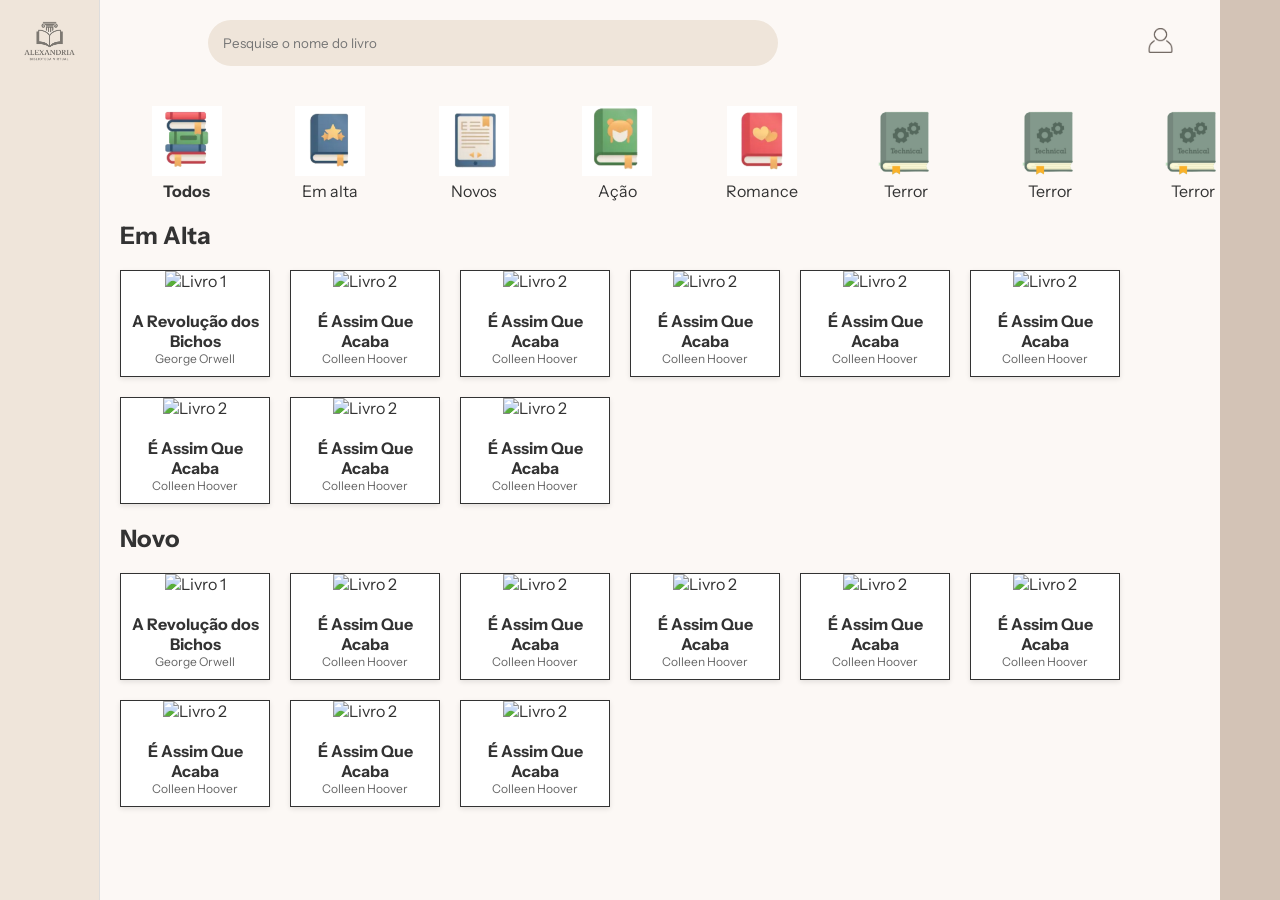
==== index.html @ d6b2da25 "Add files via upload" ====
<!DOCTYPE html>
<html lang="pt-BR">
<head>
  <meta charset="UTF-8">
  <meta name="viewport" content="width=device-width, initial-scale=1">
  <title>Biblioteca Alexandria</title>
  <link rel="stylesheet" href="style.css">
</head>
<body>

  <div class="sidebar">
    <button class="toggle-btnL"><img src="img/logo.png" alt="Logo Alexandria" class="logo-sidebar"></button>
  </div>

  <div class="main-content">

    <header>
      <input type="text" placeholder="Pesquise o nome do livro">
      <button class="search-btn"></button>

      <button class="user-btn"><img src="img/Conta.png" style="width: 25px; height: 25px;"></button>
    </header>

    <nav class="categories">
      <div class="category active"><img src="icons/todos.png" alt="Todos">Todos</div>
      <div class="category"><img src="icons/em-alta.png" alt="Em alta">Em alta</div>
      <div class="category"><img src="icons/novos.png" alt="Novos">Novos</div>
      <div class="category"><img src="icons/acao.png" alt="Ação">Ação</div>
      <div class="category"><img src="icons/romance.png" alt="Romance">Romance</div>
      <div class="category"><img src="icons/TESTE.png" alt="TESTE">Terror</div>
      <div class="category"><img src="icons/TESTE.png" alt="TESTE">Terror</div>
      <div class="category"><img src="icons/TESTE.png" alt="TESTE">Terror</div>

    </nav>

    <section class="highlight">
      <h2>Em Alta</h2>
      <div class="book-list">

        <div class="book">
          <img src="img/livro1.png" alt="Livro 1">
          <div class="detalhes">
            <p class="title">A Revolução dos Bichos</p>
            <p class="author">George Orwell</p>
          </div>

        </div>

        <div class="book">

          <img src="img/livro2.png" alt="Livro 2">
          <div class="detalhes">
            <p class="title">É Assim Que Acaba</p>
            <p class="author">Colleen Hoover</p>
          </div>

        </div>

        <div class="book">

          <img src="img/livro2.png" alt="Livro 2">
          <div class="detalhes">
            <p class="title">É Assim Que Acaba</p>
            <p class="author">Colleen Hoover</p>
          </div>

      </div>

      <div class="book">

        <img src="img/livro2.png" alt="Livro 2">
        <div class="detalhes">
          <p class="title">É Assim Que Acaba</p>
          <p class="author">Colleen Hoover</p>
        </div>

    </div>

    <div class="book">

        <img src="img/livro2.png" alt="Livro 2">
        <div class="detalhes">
          <p class="title">É Assim Que Acaba</p>
          <p class="author">Colleen Hoover</p>
        </div>

    </div>

    <div class="book">

        <img src="img/livro2.png" alt="Livro 2">
        <div class="detalhes">
          <p class="title">É Assim Que Acaba</p>
          <p class="author">Colleen Hoover</p>
        </div>

    </div>

    <div class="book">

        <img src="img/livro2.png" alt="Livro 2">
        <div class="detalhes">
          <p class="title">É Assim Que Acaba</p>
          <p class="author">Colleen Hoover</p>
        </div>

    </div>

    <div class="book">

        <img src="img/livro2.png" alt="Livro 2">
        <div class="detalhes">
          <p class="title">É Assim Que Acaba</p>
          <p class="author">Colleen Hoover</p>
        </div>

    </div>

    <div class="book">

        <img src="img/livro2.png" alt="Livro 2">
        <div class="detalhes">
          <p class="title">É Assim Que Acaba</p>
          <p class="author">Colleen Hoover</p>
        </div>

    </div>

    </section>

    <br>

    <section class="highlight">
        <h2>Novo</h2>
        <div class="book-list">
  
          <div class="book">
            <img src="img/livro1.png" alt="Livro 1">
            <div class="detalhes">
              <p class="title">A Revolução dos Bichos</p>
              <p class="author">George Orwell</p>
            </div>
  
          </div>
  
          <div class="book">
  
            <img src="img/livro2.png" alt="Livro 2">
            <div class="detalhes">
              <p class="title">É Assim Que Acaba</p>
              <p class="author">Colleen Hoover</p>
            </div>
  
          </div>
  
          <div class="book">
  
            <img src="img/livro2.png" alt="Livro 2">
            <div class="detalhes">
              <p class="title">É Assim Que Acaba</p>
              <p class="author">Colleen Hoover</p>
            </div>
  
        </div>
  
        <div class="book">
  
          <img src="img/livro2.png" alt="Livro 2">
          <div class="detalhes">
            <p class="title">É Assim Que Acaba</p>
            <p class="author">Colleen Hoover</p>
          </div>
  
      </div>
  
      <div class="book">
  
          <img src="img/livro2.png" alt="Livro 2">
          <div class="detalhes">
            <p class="title">É Assim Que Acaba</p>
            <p class="author">Colleen Hoover</p>
          </div>
  
      </div>
  
      <div class="book">
  
          <img src="img/livro2.png" alt="Livro 2">
          <div class="detalhes">
            <p class="title">É Assim Que Acaba</p>
            <p class="author">Colleen Hoover</p>
          </div>
  
      </div>
  
      <div class="book">
  
          <img src="img/livro2.png" alt="Livro 2">
          <div class="detalhes">
            <p class="title">É Assim Que Acaba</p>
            <p class="author">Colleen Hoover</p>
          </div>
  
      </div>
  
      <div class="book">
  
          <img src="img/livro2.png" alt="Livro 2">
          <div class="detalhes">
            <p class="title">É Assim Que Acaba</p>
            <p class="author">Colleen Hoover</p>
          </div>
  
      </div>
  
      <div class="book">
  
          <img src="img/livro2.png" alt="Livro 2">
          <div class="detalhes">
            <p class="title">É Assim Que Acaba</p>
            <p class="author">Colleen Hoover</p>
          </div>
  
      </div>
  
      </section>

  </div>

  <div class="sidebar-right" id="sidebarRight">
  </div>

  <script src="script.js"></script>
</body>
</html>
---- style.css ----
@font-face {
    font-family: 'Instrument Sans';
    src: url('./fonts/InstrumentSans.ttf') format('truetype');
    font-weight: 100 900; 
    font-style: normal;
  }
  
* {
    margin: 0;
    padding: 0;
    box-sizing: border-box;
    font-family: 'Instrument Sans', sans-serif;
  }
  
  body {
    display: flex;
    background: #FCF8F5;
    color: #333;
    height: auto;
  }

  /*SIDEBARS*/
  .sidebar {
    background: #EFE5DA;
    border-right: 1px solid #ddd;
    padding: 10px;
    display: flex;
    flex-direction: column;
    align-items: center;
    transition: width 0.3s ease;
    width: 100px;
    height: 100vh;
    
  }
  
  .sidebar.expanded {
    width: 200px;
  }
  
  .logo-sidebar {
    width: 80%;
    max-width: 150px; 
    height: auto;
    margin-bottom: 20px;
    opacity: 50%;
  }

  .logo-sidebar :hover{
    cursor: pointer;
  }

  .logo-sidebar.expanded {
    width: 80%;
    opacity: 100%;
  }
  
  .toggle-btnL {
    background: none;
    border: none;
  }

  .toggle-btnL :hover{
    cursor: pointer;
  }

  .sidebar-right {
    width: 60px;
    background-color: #D3C3B6;
    height: 100vh;
    transition: width 0.3s ease;
    display: flex;
    flex-direction: column;
    align-items: center;
    padding-top: 1rem;
    box-sizing: border-box;
    position: fixed;
    right: 0;
    z-index: 1000;
  }

  .sidebar-right.expanded {
    width: calc(100vw - 100px);
  }
  
  
  .main-content {
    flex: 1;
    padding: 20px;
    overflow-y: auto;
    position: relative;
  }
  
  header {
    display: flex;
    justify-content: space-around;
    gap: 10px;
    padding-bottom: 20px;
  }
  
  header input {
    background-color: #EFE5DA;
    width: 50%;
    padding: 15px;
    border-radius: 50px;
    border: none;
    color: #635953;
  }
  
  .search-btn, .user-btn {
    background: none;
    border: none;
    font-size: 20px;
    cursor: pointer;
    
  }
  
  .categories {
    display: flex;
    justify-content: space-around;
    gap: 10px;
    padding: 20px 0;
    overflow-x: auto;
  }
  
  .category {
    display: flex;
    flex-direction: column; 
    align-items: center;
    justify-content: center;
    cursor: pointer;
    gap: 5px; 
  }
  
  .category img {
    width: 70px; 
    height: 70px;
    object-fit: contain;
  }
  
  .category.active {
    font-weight: bold;
  }
  
  /* LIVROS */
  .highlight h2 {
    margin-bottom: 20px;
  }
  
  .book-list {
    display: flex;
    gap: 20px;
    flex-wrap: wrap;
  }
  
  .book {
    background: #fff;
    width: 150px;
    text-align: center;
    box-shadow: 0 2px 5px rgba(0,0,0,0.1);
    border: solid 1px;
  }
  
  .book img {
    width: 100%;
  }
  
  .book .title {
    font-weight: bold;
    margin-top: 10px;
  }
  
  .book .author {
    font-size: 12px;
    color: #666;
  }
  
  .book .detalhes{
    padding: 10px;
  }
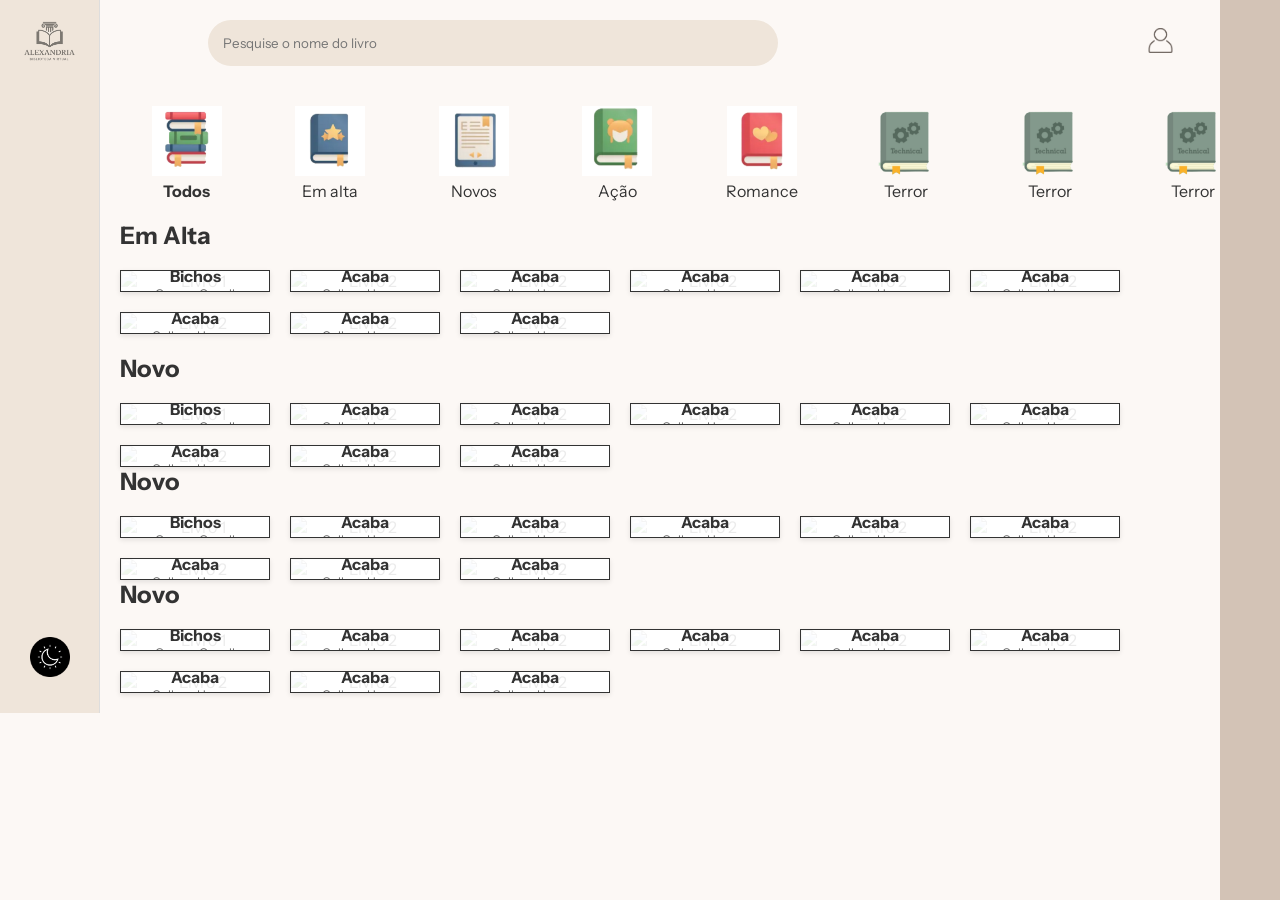
==== commit 6900ed6a: "Add files via upload" ====
--- a/index.html
+++ b/index.html
@@ -9,7 +9,8 @@
 <body>
 
   <div class="sidebar">
-    <button class="toggle-btnL"><img src="img/logo.png" alt="Logo Alexandria" class="logo-sidebar"></button>
+    <button class="toggle-btnL"><img src="img/LogoEscuro.png" alt="Logo Alexandria" class="logo-sidebar"></button>
+    <button class="mode-toggle"><img id="theme-icon" src="img/Escuro.jpg" alt="Tema"></button>
   </div>
 
   <div class="main-content">
@@ -37,7 +38,7 @@
       <h2>Em Alta</h2>
       <div class="book-list">
 
-        <div class="book">
+        <div class="book" onclick="openRightSidebar()">
           <img src="img/livro1.png" alt="Livro 1">
           <div class="detalhes">
             <p class="title">A Revolução dos Bichos</p>
@@ -46,17 +47,17 @@
 
         </div>
 
-        <div class="book">
-
-          <img src="img/livro2.png" alt="Livro 2">
-          <div class="detalhes">
-            <p class="title">É Assim Que Acaba</p>
-            <p class="author">Colleen Hoover</p>
-          </div>
-
-        </div>
-
-        <div class="book">
+        <div class="book" onclick="openRightSidebar()">
+
+          <img src="img/livro2.png" alt="Livro 2">
+          <div class="detalhes">
+            <p class="title">É Assim Que Acaba</p>
+            <p class="author">Colleen Hoover</p>
+          </div>
+
+        </div>
+
+        <div class="book" onclick="openRightSidebar()">
 
           <img src="img/livro2.png" alt="Livro 2">
           <div class="detalhes">
@@ -66,57 +67,57 @@
 
       </div>
 
-      <div class="book">
-
-        <img src="img/livro2.png" alt="Livro 2">
-        <div class="detalhes">
-          <p class="title">É Assim Que Acaba</p>
-          <p class="author">Colleen Hoover</p>
-        </div>
-
-    </div>
-
-    <div class="book">
-
-        <img src="img/livro2.png" alt="Livro 2">
-        <div class="detalhes">
-          <p class="title">É Assim Que Acaba</p>
-          <p class="author">Colleen Hoover</p>
-        </div>
-
-    </div>
-
-    <div class="book">
-
-        <img src="img/livro2.png" alt="Livro 2">
-        <div class="detalhes">
-          <p class="title">É Assim Que Acaba</p>
-          <p class="author">Colleen Hoover</p>
-        </div>
-
-    </div>
-
-    <div class="book">
-
-        <img src="img/livro2.png" alt="Livro 2">
-        <div class="detalhes">
-          <p class="title">É Assim Que Acaba</p>
-          <p class="author">Colleen Hoover</p>
-        </div>
-
-    </div>
-
-    <div class="book">
-
-        <img src="img/livro2.png" alt="Livro 2">
-        <div class="detalhes">
-          <p class="title">É Assim Que Acaba</p>
-          <p class="author">Colleen Hoover</p>
-        </div>
-
-    </div>
-
-    <div class="book">
+      <div class="book" onclick="openRightSidebar()">
+
+        <img src="img/livro2.png" alt="Livro 2">
+        <div class="detalhes">
+          <p class="title">É Assim Que Acaba</p>
+          <p class="author">Colleen Hoover</p>
+        </div>
+
+    </div>
+
+    <div class="book" onclick="openRightSidebar()">
+
+        <img src="img/livro2.png" alt="Livro 2">
+        <div class="detalhes">
+          <p class="title">É Assim Que Acaba</p>
+          <p class="author">Colleen Hoover</p>
+        </div>
+
+    </div>
+
+    <div class="book"onclick="openRightSidebar()">
+
+        <img src="img/livro2.png" alt="Livro 2">
+        <div class="detalhes">
+          <p class="title">É Assim Que Acaba</p>
+          <p class="author">Colleen Hoover</p>
+        </div>
+
+    </div>
+
+    <div class="book" onclick="openRightSidebar()">
+
+        <img src="img/livro2.png" alt="Livro 2">
+        <div class="detalhes">
+          <p class="title">É Assim Que Acaba</p>
+          <p class="author">Colleen Hoover</p>
+        </div>
+
+    </div>
+
+    <div class="book"onclick="openRightSidebar()">
+
+        <img src="img/livro2.png" alt="Livro 2">
+        <div class="detalhes">
+          <p class="title">É Assim Que Acaba</p>
+          <p class="author">Colleen Hoover</p>
+        </div>
+
+    </div>
+
+    <div class="book" onclick="openRightSidebar()">
 
         <img src="img/livro2.png" alt="Livro 2">
         <div class="detalhes">
@@ -131,100 +132,289 @@
     <br>
 
     <section class="highlight">
-        <h2>Novo</h2>
-        <div class="book-list">
-  
-          <div class="book">
-            <img src="img/livro1.png" alt="Livro 1">
-            <div class="detalhes">
-              <p class="title">A Revolução dos Bichos</p>
-              <p class="author">George Orwell</p>
-            </div>
-  
-          </div>
-  
-          <div class="book">
-  
-            <img src="img/livro2.png" alt="Livro 2">
-            <div class="detalhes">
-              <p class="title">É Assim Que Acaba</p>
-              <p class="author">Colleen Hoover</p>
-            </div>
-  
-          </div>
-  
-          <div class="book">
-  
-            <img src="img/livro2.png" alt="Livro 2">
-            <div class="detalhes">
-              <p class="title">É Assim Que Acaba</p>
-              <p class="author">Colleen Hoover</p>
-            </div>
-  
-        </div>
-  
-        <div class="book">
-  
-          <img src="img/livro2.png" alt="Livro 2">
-          <div class="detalhes">
-            <p class="title">É Assim Que Acaba</p>
-            <p class="author">Colleen Hoover</p>
-          </div>
-  
+      <h2>Novo</h2>
+      <div class="book-list">
+
+        <div class="book" onclick="openRightSidebar()">
+          <img src="img/livro1.png" alt="Livro 1">
+          <div class="detalhes">
+            <p class="title">A Revolução dos Bichos</p>
+            <p class="author">George Orwell</p>
+          </div>
+
+        </div>
+
+        <div class="book" onclick="openRightSidebar()">
+
+          <img src="img/livro2.png" alt="Livro 2">
+          <div class="detalhes">
+            <p class="title">É Assim Que Acaba</p>
+            <p class="author">Colleen Hoover</p>
+          </div>
+
+        </div>
+
+        <div class="book" onclick="openRightSidebar()">
+
+          <img src="img/livro2.png" alt="Livro 2">
+          <div class="detalhes">
+            <p class="title">É Assim Que Acaba</p>
+            <p class="author">Colleen Hoover</p>
+          </div>
+
       </div>
-  
-      <div class="book">
-  
-          <img src="img/livro2.png" alt="Livro 2">
-          <div class="detalhes">
-            <p class="title">É Assim Que Acaba</p>
-            <p class="author">Colleen Hoover</p>
-          </div>
-  
+
+      <div class="book" onclick="openRightSidebar()">
+
+        <img src="img/livro2.png" alt="Livro 2">
+        <div class="detalhes">
+          <p class="title">É Assim Que Acaba</p>
+          <p class="author">Colleen Hoover</p>
+        </div>
+
+    </div>
+
+    <div class="book" onclick="openRightSidebar()">
+
+        <img src="img/livro2.png" alt="Livro 2">
+        <div class="detalhes">
+          <p class="title">É Assim Que Acaba</p>
+          <p class="author">Colleen Hoover</p>
+        </div>
+
+    </div>
+
+    <div class="book"onclick="openRightSidebar()">
+
+        <img src="img/livro2.png" alt="Livro 2">
+        <div class="detalhes">
+          <p class="title">É Assim Que Acaba</p>
+          <p class="author">Colleen Hoover</p>
+        </div>
+
+    </div>
+
+    <div class="book" onclick="openRightSidebar()">
+
+        <img src="img/livro2.png" alt="Livro 2">
+        <div class="detalhes">
+          <p class="title">É Assim Que Acaba</p>
+          <p class="author">Colleen Hoover</p>
+        </div>
+
+    </div>
+
+    <div class="book"onclick="openRightSidebar()">
+
+        <img src="img/livro2.png" alt="Livro 2">
+        <div class="detalhes">
+          <p class="title">É Assim Que Acaba</p>
+          <p class="author">Colleen Hoover</p>
+        </div>
+
+    </div>
+
+    <div class="book" onclick="openRightSidebar()">
+
+        <img src="img/livro2.png" alt="Livro 2">
+        <div class="detalhes">
+          <p class="title">É Assim Que Acaba</p>
+          <p class="author">Colleen Hoover</p>
+        </div>
+
+    </div>
+
+    </section>
+
+    <section class="highlight">
+      <h2>Novo</h2>
+      <div class="book-list">
+
+        <div class="book" onclick="openRightSidebar()">
+          <img src="img/livro1.png" alt="Livro 1">
+          <div class="detalhes">
+            <p class="title">A Revolução dos Bichos</p>
+            <p class="author">George Orwell</p>
+          </div>
+
+        </div>
+
+        <div class="book" onclick="openRightSidebar()">
+
+          <img src="img/livro2.png" alt="Livro 2">
+          <div class="detalhes">
+            <p class="title">É Assim Que Acaba</p>
+            <p class="author">Colleen Hoover</p>
+          </div>
+
+        </div>
+
+        <div class="book" onclick="openRightSidebar()">
+
+          <img src="img/livro2.png" alt="Livro 2">
+          <div class="detalhes">
+            <p class="title">É Assim Que Acaba</p>
+            <p class="author">Colleen Hoover</p>
+          </div>
+
       </div>
-  
-      <div class="book">
-  
-          <img src="img/livro2.png" alt="Livro 2">
-          <div class="detalhes">
-            <p class="title">É Assim Que Acaba</p>
-            <p class="author">Colleen Hoover</p>
-          </div>
-  
+
+      <div class="book" onclick="openRightSidebar()">
+
+        <img src="img/livro2.png" alt="Livro 2">
+        <div class="detalhes">
+          <p class="title">É Assim Que Acaba</p>
+          <p class="author">Colleen Hoover</p>
+        </div>
+
+    </div>
+
+    <div class="book" onclick="openRightSidebar()">
+
+        <img src="img/livro2.png" alt="Livro 2">
+        <div class="detalhes">
+          <p class="title">É Assim Que Acaba</p>
+          <p class="author">Colleen Hoover</p>
+        </div>
+
+    </div>
+
+    <div class="book"onclick="openRightSidebar()">
+
+        <img src="img/livro2.png" alt="Livro 2">
+        <div class="detalhes">
+          <p class="title">É Assim Que Acaba</p>
+          <p class="author">Colleen Hoover</p>
+        </div>
+
+    </div>
+
+    <div class="book" onclick="openRightSidebar()">
+
+        <img src="img/livro2.png" alt="Livro 2">
+        <div class="detalhes">
+          <p class="title">É Assim Que Acaba</p>
+          <p class="author">Colleen Hoover</p>
+        </div>
+
+    </div>
+
+    <div class="book"onclick="openRightSidebar()">
+
+        <img src="img/livro2.png" alt="Livro 2">
+        <div class="detalhes">
+          <p class="title">É Assim Que Acaba</p>
+          <p class="author">Colleen Hoover</p>
+        </div>
+
+    </div>
+
+    <div class="book" onclick="openRightSidebar()">
+
+        <img src="img/livro2.png" alt="Livro 2">
+        <div class="detalhes">
+          <p class="title">É Assim Que Acaba</p>
+          <p class="author">Colleen Hoover</p>
+        </div>
+
+    </div>
+
+    </section>
+
+    <section class="highlight">
+      <h2>Novo</h2>
+      <div class="book-list">
+
+        <div class="book" onclick="openRightSidebar()">
+          <img src="img/livro1.png" alt="Livro 1">
+          <div class="detalhes">
+            <p class="title">A Revolução dos Bichos</p>
+            <p class="author">George Orwell</p>
+          </div>
+
+        </div>
+
+        <div class="book" onclick="openRightSidebar()">
+
+          <img src="img/livro2.png" alt="Livro 2">
+          <div class="detalhes">
+            <p class="title">É Assim Que Acaba</p>
+            <p class="author">Colleen Hoover</p>
+          </div>
+
+        </div>
+
+        <div class="book" onclick="openRightSidebar()">
+
+          <img src="img/livro2.png" alt="Livro 2">
+          <div class="detalhes">
+            <p class="title">É Assim Que Acaba</p>
+            <p class="author">Colleen Hoover</p>
+          </div>
+
       </div>
-  
-      <div class="book">
-  
-          <img src="img/livro2.png" alt="Livro 2">
-          <div class="detalhes">
-            <p class="title">É Assim Que Acaba</p>
-            <p class="author">Colleen Hoover</p>
-          </div>
-  
-      </div>
-  
-      <div class="book">
-  
-          <img src="img/livro2.png" alt="Livro 2">
-          <div class="detalhes">
-            <p class="title">É Assim Que Acaba</p>
-            <p class="author">Colleen Hoover</p>
-          </div>
-  
-      </div>
-  
-      <div class="book">
-  
-          <img src="img/livro2.png" alt="Livro 2">
-          <div class="detalhes">
-            <p class="title">É Assim Que Acaba</p>
-            <p class="author">Colleen Hoover</p>
-          </div>
-  
-      </div>
-  
-      </section>
-
+
+      <div class="book" onclick="openRightSidebar()">
+
+        <img src="img/livro2.png" alt="Livro 2">
+        <div class="detalhes">
+          <p class="title">É Assim Que Acaba</p>
+          <p class="author">Colleen Hoover</p>
+        </div>
+
+    </div>
+
+    <div class="book" onclick="openRightSidebar()">
+
+        <img src="img/livro2.png" alt="Livro 2">
+        <div class="detalhes">
+          <p class="title">É Assim Que Acaba</p>
+          <p class="author">Colleen Hoover</p>
+        </div>
+
+    </div>
+
+    <div class="book"onclick="openRightSidebar()">
+
+        <img src="img/livro2.png" alt="Livro 2">
+        <div class="detalhes">
+          <p class="title">É Assim Que Acaba</p>
+          <p class="author">Colleen Hoover</p>
+        </div>
+
+    </div>
+
+    <div class="book" onclick="openRightSidebar()">
+
+        <img src="img/livro2.png" alt="Livro 2">
+        <div class="detalhes">
+          <p class="title">É Assim Que Acaba</p>
+          <p class="author">Colleen Hoover</p>
+        </div>
+
+    </div>
+
+    <div class="book"onclick="openRightSidebar()">
+
+        <img src="img/livro2.png" alt="Livro 2">
+        <div class="detalhes">
+          <p class="title">É Assim Que Acaba</p>
+          <p class="author">Colleen Hoover</p>
+        </div>
+
+    </div>
+
+    <div class="book" onclick="openRightSidebar()">
+
+        <img src="img/livro2.png" alt="Livro 2">
+        <div class="detalhes">
+          <p class="title">É Assim Que Acaba</p>
+          <p class="author">Colleen Hoover</p>
+        </div>
+
+    </div>
+
+    </section>
   </div>
 
   <div class="sidebar-right" id="sidebarRight">
--- a/style.css
+++ b/style.css
@@ -19,6 +19,32 @@
     height: auto;
   }
 
+/*MODO ESCURO*/
+
+  body.dark-mode {
+  background: #1e1e1e;
+  color: #f0f0f0;
+}
+
+body.dark-mode .book {
+  background: #2e2e2e;
+  border-color: #555;
+}
+
+body.dark-mode .sidebar, 
+body.dark-mode .sidebar-right {
+  background: #333;
+}
+
+body.dark-mode header input {
+  background-color: #555;
+  color: #f0f0f0;
+}
+
+body.dark-mode .category img {
+  filter: brightness(0.8);
+}
+
   /*SIDEBARS*/
   .sidebar {
     background: #EFE5DA;
@@ -29,7 +55,7 @@
     align-items: center;
     transition: width 0.3s ease;
     width: 100px;
-    height: 100vh;
+    height: auto;
     
   }
   
@@ -54,6 +80,25 @@
     opacity: 100%;
   }
   
+  .mode-toggle {
+  margin-top: auto;
+  margin-bottom: 20px; 
+  background: none;
+  border: none;
+  font-size: 24px;
+  cursor: pointer;
+  transition: transform 0.2s ease;
+}
+
+.mode-toggle:hover {
+  transform: scale(1.2);
+}
+
+.mode-toggle img {
+  width: 40px;
+  height: 40px;
+}
+
   .toggle-btnL {
     background: none;
     border: none;
@@ -82,7 +127,6 @@
     width: calc(100vw - 100px);
   }
   
-  
   .main-content {
     flex: 1;
     padding: 20px;
@@ -153,16 +197,37 @@
   }
   
   .book {
-    background: #fff;
-    width: 150px;
-    text-align: center;
-    box-shadow: 0 2px 5px rgba(0,0,0,0.1);
-    border: solid 1px;
-  }
-  
-  .book img {
-    width: 100%;
-  }
+  position: relative;
+  overflow: hidden;
+  background: #fff;
+  width: 150px;
+  text-align: center;
+  box-shadow: 0 2px 5px rgba(0,0,0,0.1);
+  border: solid 1px;
+  cursor: pointer;
+  transition: transform 0.3s ease;
+}
+
+.book img {
+  width: 100%;
+  height: 100%;
+  display: block;
+}
+
+.book .detalhes {
+  position: absolute;
+  bottom: -100%;
+  left: 0;
+  width: 100%;
+  background: rgba(255, 255, 255, 0.9);
+  padding: 10px;
+  box-sizing: border-box;
+  transition: bottom 0.3s ease;
+}
+
+.book:hover .detalhes {
+  bottom: 0;
+}
   
   .book .title {
     font-weight: bold;
@@ -174,7 +239,10 @@
     color: #666;
   }
   
-  .book .detalhes{
-    padding: 10px;
+  .book:hover{
+    cursor: pointer;
+    transition: bottom 0.3s ease;
+    box-shadow: 0 2px 5px rgb(229, 203, 132);
+    transform: scale(1.05);
   }
   
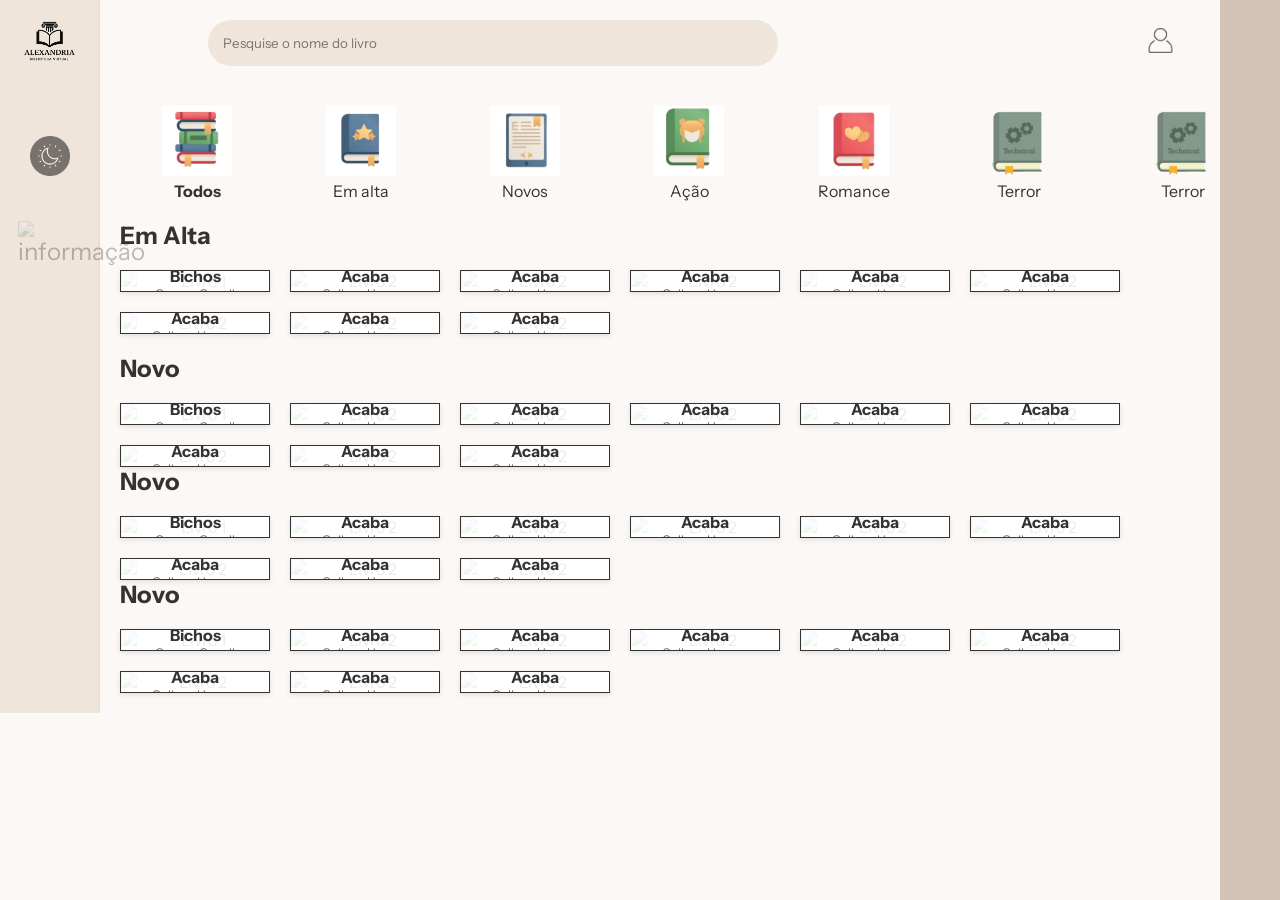
==== commit f58335e0: "Add files via upload" ====
--- a/index.html
+++ b/index.html
@@ -10,7 +10,8 @@
 
   <div class="sidebar">
     <button class="toggle-btnL"><img src="img/LogoEscuro.png" alt="Logo Alexandria" class="logo-sidebar"></button>
-    <button class="mode-toggle"><img id="theme-icon" src="img/Escuro.jpg" alt="Tema"></button>
+    <button class="mode-toggle"><img id="theme-icon" src="img/Escuro.jpg" alt="Tema" class="tema-icone"></button>
+    <button class="info-button"><img id="info-icon" src="img/infoEscuro.png" class="info-icon" alt="informação"></button>
   </div>
 
   <div class="main-content">
@@ -30,7 +31,6 @@
       <div class="category"><img src="icons/romance.png" alt="Romance">Romance</div>
       <div class="category"><img src="icons/TESTE.png" alt="TESTE">Terror</div>
       <div class="category"><img src="icons/TESTE.png" alt="TESTE">Terror</div>
-      <div class="category"><img src="icons/TESTE.png" alt="TESTE">Terror</div>
 
     </nav>
 
--- a/style.css
+++ b/style.css
@@ -1,27 +1,27 @@
 @font-face {
-    font-family: 'Instrument Sans';
-    src: url('./fonts/InstrumentSans.ttf') format('truetype');
-    font-weight: 100 900; 
-    font-style: normal;
-  }
-  
+  font-family: "Instrument Sans";
+  src: url("./fonts/InstrumentSans.ttf") format("truetype");
+  font-weight: 100 900;
+  font-style: normal;
+}
+
 * {
-    margin: 0;
-    padding: 0;
-    box-sizing: border-box;
-    font-family: 'Instrument Sans', sans-serif;
-  }
-  
-  body {
-    display: flex;
-    background: #FCF8F5;
-    color: #333;
-    height: auto;
-  }
+  margin: 0;
+  padding: 0;
+  box-sizing: border-box;
+  font-family: "Instrument Sans", sans-serif;
+}
+
+body {
+  display: flex;
+  background: #fcf8f5;
+  color: #333;
+  height: auto;
+}
 
 /*MODO ESCURO*/
 
-  body.dark-mode {
+body.dark-mode {
   background: #1e1e1e;
   color: #f0f0f0;
 }
@@ -31,7 +31,7 @@
   border-color: #555;
 }
 
-body.dark-mode .sidebar, 
+body.dark-mode .sidebar,
 body.dark-mode .sidebar-right {
   background: #333;
 }
@@ -45,53 +45,50 @@
   filter: brightness(0.8);
 }
 
-  /*SIDEBARS*/
-  .sidebar {
-    background: #EFE5DA;
-    border-right: 1px solid #ddd;
-    padding: 10px;
-    display: flex;
-    flex-direction: column;
-    align-items: center;
-    transition: width 0.3s ease;
-    width: 100px;
-    height: auto;
-    
-  }
-  
-  .sidebar.expanded {
-    width: 200px;
-  }
-  
-  .logo-sidebar {
-    width: 80%;
-    max-width: 150px; 
-    height: auto;
-    margin-bottom: 20px;
-    opacity: 50%;
-  }
-
-  .logo-sidebar :hover{
-    cursor: pointer;
-  }
-
-  .logo-sidebar.expanded {
-    width: 80%;
-    opacity: 100%;
-  }
-  
-  .mode-toggle {
-  margin-top: auto;
-  margin-bottom: 20px; 
+/*SIDEBARS*/
+.sidebar {
+  background: #efe5da;
+  border-right: 1px solid #ddd;
+  padding: 10px;
+  display: flex;
+  flex-direction: column;
+  align-items: center;
+  transition: width 0.3s ease;
+  width: 100px;
+  height: auto;
+  z-index: 2000;
+}
+
+.logo-sidebar {
+  width: 80%;
+  max-width: 150px;
+  height: auto;
+  margin-bottom: 20px;
+  opacity: 100%;
+}
+
+.logo-sidebar :hover {
+  cursor: pointer;
+}
+
+/*BOTÃO TROCAR COR*/
+
+.mode-toggle {
+  margin-top: calc(100% / 2);
+  margin-bottom: calc(100% / 2);
   background: none;
   border: none;
   font-size: 24px;
   cursor: pointer;
   transition: transform 0.2s ease;
+  opacity: 50%;
+  width: 80%;
+  max-width: 150px;
 }
 
 .mode-toggle:hover {
   transform: scale(1.2);
+  opacity: 100%;
 }
 
 .mode-toggle img {
@@ -99,110 +96,145 @@
   height: 40px;
 }
 
-  .toggle-btnL {
-    background: none;
-    border: none;
-  }
-
-  .toggle-btnL :hover{
-    cursor: pointer;
-  }
-
-  .sidebar-right {
-    width: 60px;
-    background-color: #D3C3B6;
-    height: 100vh;
-    transition: width 0.3s ease;
-    display: flex;
-    flex-direction: column;
-    align-items: center;
-    padding-top: 1rem;
-    box-sizing: border-box;
-    position: fixed;
-    right: 0;
-    z-index: 1000;
-  }
-
-  .sidebar-right.expanded {
-    width: calc(100vw - 100px);
-  }
-  
-  .main-content {
-    flex: 1;
-    padding: 20px;
-    overflow-y: auto;
-    position: relative;
-  }
-  
-  header {
-    display: flex;
-    justify-content: space-around;
-    gap: 10px;
-    padding-bottom: 20px;
-  }
-  
-  header input {
-    background-color: #EFE5DA;
-    width: 50%;
-    padding: 15px;
-    border-radius: 50px;
-    border: none;
-    color: #635953;
-  }
-  
-  .search-btn, .user-btn {
-    background: none;
-    border: none;
-    font-size: 20px;
-    cursor: pointer;
-    
-  }
-  
-  .categories {
-    display: flex;
-    justify-content: space-around;
-    gap: 10px;
-    padding: 20px 0;
-    overflow-x: auto;
-  }
-  
-  .category {
-    display: flex;
-    flex-direction: column; 
-    align-items: center;
-    justify-content: center;
-    cursor: pointer;
-    gap: 5px; 
-  }
-  
-  .category img {
-    width: 70px; 
-    height: 70px;
-    object-fit: contain;
-  }
-  
-  .category.active {
-    font-weight: bold;
-  }
-  
-  /* LIVROS */
-  .highlight h2 {
-    margin-bottom: 20px;
-  }
-  
-  .book-list {
-    display: flex;
-    gap: 20px;
-    flex-wrap: wrap;
-  }
-  
-  .book {
+.mode-toggle.expanded {
+  opacity: 100%;
+
+}
+
+.toggle-btnL {
+  background: none;
+  border: none;
+}
+
+.toggle-btnL :hover {
+  cursor: pointer;
+}
+
+/*BOTÃO INFO*/
+
+.info-button{
+  background: none;
+  border: none;
+  font-size: 24px;
+  cursor: pointer;
+  transition: transform 0.2s ease;
+  opacity: 50%;
+  width: 80%;
+  max-width: 150px;
+}
+
+.info-button:hover{
+  transform: scale(1.2);
+  opacity: 100%;
+}
+
+.info-icon{
+  width: 60%;
+  opacity: 50%;
+}
+
+.info-icon:hover{
+  opacity: 100%;
+}
+
+
+/*SIDEBAR DIREITA*/
+
+.sidebar-right {
+  width: 60px;
+  background-color: #d3c3b6;
+  height: 100vh;
+  transition: width 0.3s ease;
+  display: flex;
+  flex-direction: column;
+  align-items: center;
+  padding-top: 1rem;
+  box-sizing: border-box;
+  position: fixed;
+  right: 0;
+  z-index: 1000;
+}
+
+.sidebar-right.expanded {
+  width: calc(100vw - 100px);
+}
+
+.main-content {
+  flex: 1;
+  padding: 20px;
+  overflow-y: auto;
+  position: relative;
+}
+
+header {
+  display: flex;
+  justify-content: space-around;
+  gap: 10px;
+  padding-bottom: 20px;
+}
+
+header input {
+  background-color: #efe5da;
+  width: 50%;
+  padding: 15px;
+  border-radius: 50px;
+  border: none;
+  color: #635953;
+}
+
+.search-btn,
+.user-btn {
+  background: none;
+  border: none;
+  font-size: 20px;
+  cursor: pointer;
+}
+
+.categories {
+  display: flex;
+  justify-content: space-around;
+  gap: 10px;
+  padding: 20px 0;
+  overflow-x: auto;
+}
+
+.category {
+  display: flex;
+  flex-direction: column;
+  align-items: center;
+  justify-content: center;
+  cursor: pointer;
+  gap: 5px;
+}
+
+.category img {
+  width: 70px;
+  height: 70px;
+  object-fit: contain;
+}
+
+.category.active {
+  font-weight: bold;
+}
+
+/* LIVROS */
+.highlight h2 {
+  margin-bottom: 20px;
+}
+
+.book-list {
+  display: flex;
+  gap: 20px;
+  flex-wrap: wrap;
+}
+
+.book {
   position: relative;
   overflow: hidden;
   background: #fff;
   width: 150px;
   text-align: center;
-  box-shadow: 0 2px 5px rgba(0,0,0,0.1);
+  box-shadow: 0 2px 5px rgba(0, 0, 0, 0.1);
   border: solid 1px;
   cursor: pointer;
   transition: transform 0.3s ease;
@@ -228,21 +260,20 @@
 .book:hover .detalhes {
   bottom: 0;
 }
-  
-  .book .title {
-    font-weight: bold;
-    margin-top: 10px;
-  }
-  
-  .book .author {
-    font-size: 12px;
-    color: #666;
-  }
-  
-  .book:hover{
-    cursor: pointer;
-    transition: bottom 0.3s ease;
-    box-shadow: 0 2px 5px rgb(229, 203, 132);
-    transform: scale(1.05);
-  }
-  +
+.book .title {
+  font-weight: bold;
+  margin-top: 10px;
+}
+
+.book .author {
+  font-size: 12px;
+  color: #666;
+}
+
+.book:hover {
+  cursor: pointer;
+  transition: bottom 0.3s ease;
+  box-shadow: 0 2px 5px rgb(229, 203, 132);
+  transform: scale(1.05);
+}
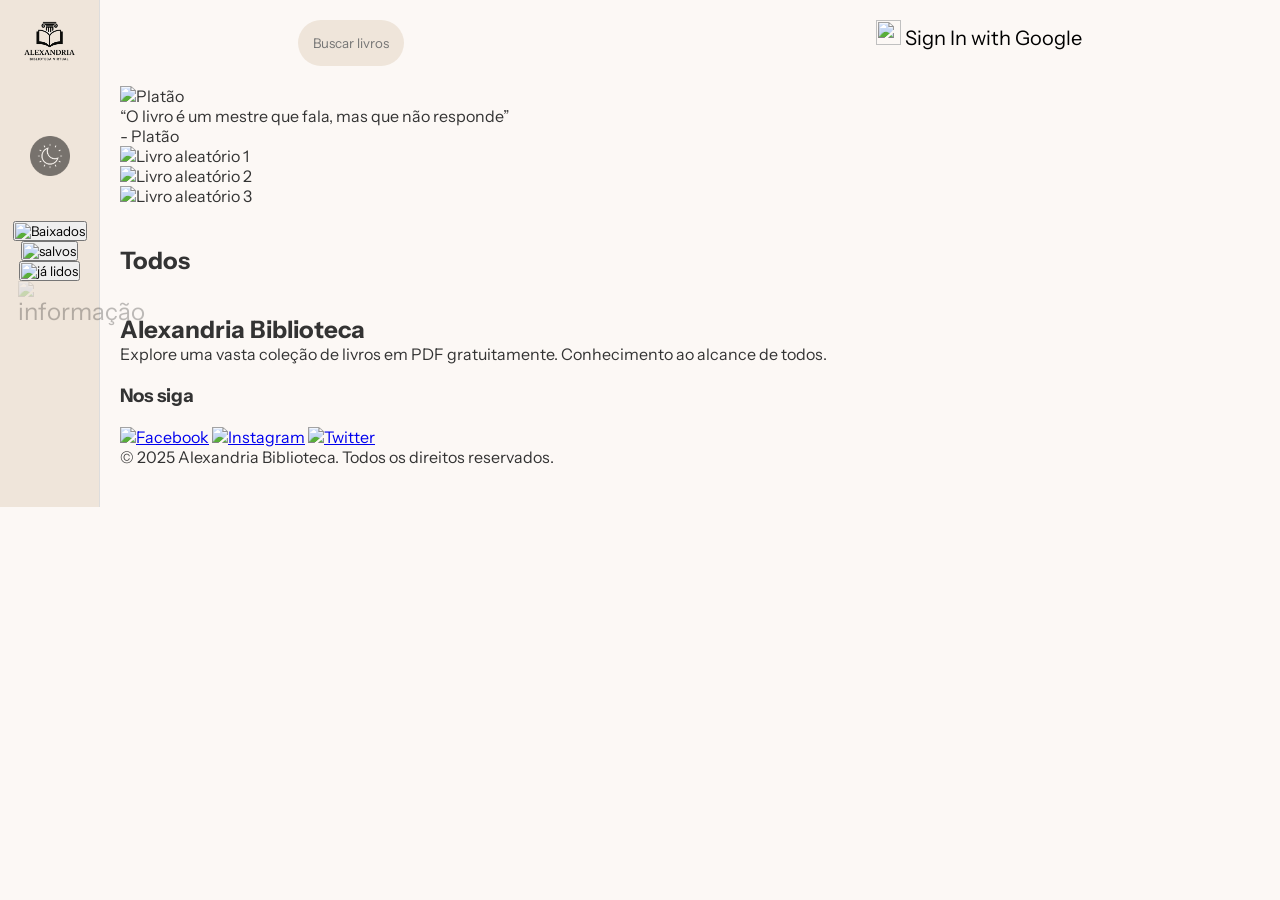
==== commit ed74ba01: "Add files via upload" ====
--- a/index.html
+++ b/index.html
@@ -1,425 +1,236 @@
 <!DOCTYPE html>
 <html lang="pt-BR">
+
 <head>
-  <meta charset="UTF-8">
-  <meta name="viewport" content="width=device-width, initial-scale=1">
-  <title>Biblioteca Alexandria</title>
-  <link rel="stylesheet" href="style.css">
+    <meta charset="UTF-8">
+    <meta name="viewport" content="width=device-width, initial-scale=1">
+    <title>Alexandria Biblioteca</title>
+    <link rel="icon" href="/img/icons/LogoMiniaturaClaro.png" type="image/png">
+    <link rel="stylesheet" href="style.css">
+
+    <!-- Firebase SDKs via CDN -->
+    <script type="module">
+        // Firebase config
+        const firebaseConfig = {
+            apiKey: "AIzaSyBU_XSyXF0cPv9jDeYS9fOm-ax2k5AbTmw",
+            authDomain: "alexandrialibrary-ce52f.firebaseapp.com",
+            projectId: "alexandrialibrary-ce52f",
+            storageBucket: "alexandrialibrary-ce52f.firebasestorage.app",
+            messagingSenderId: "575886368101",
+            appId: "1:575886368101:web:3091054bb09d31faacd58c",
+            measurementId: "G-GBS8Z17MVS"
+        };
+
+        // Import the functions you need from the SDKs you need
+        import { initializeApp } from "https://www.gstatic.com/firebasejs/10.13.0/firebase-app.js";
+        import { getAuth, GoogleAuthProvider, signInWithPopup, signOut, onAuthStateChanged } from "https://www.gstatic.com/firebasejs/10.13.0/firebase-auth.js";
+        import { getFirestore, collection, doc, getDocs, addDoc, updateDoc, getDoc, query, where, setDoc } from "https://www.gstatic.com/firebasejs/10.13.0/firebase-firestore.js";
+
+        // Initialize Firebase
+        const app = initializeApp(firebaseConfig);
+        const auth = getAuth(app);
+        const db = getFirestore(app);
+        const provider = new GoogleAuthProvider();
+
+        // Set up global Firebase instances for script.js to use
+        window.firebaseAuth = auth;
+        window.firebaseDb = db;
+        window.firebaseProvider = provider;
+        window.firebaseSignInWithPopup = signInWithPopup;
+        window.firebaseSignOut = signOut;
+        window.firebaseOnAuthStateChanged = onAuthStateChanged;
+        window.firebaseGetDocs = getDocs;
+        window.firebaseCollection = collection;
+        window.firebaseDoc = doc;
+        window.firebaseGetDoc = getDoc;
+        window.firebaseUpdateDoc = updateDoc;
+        window.firebaseSetDoc = setDoc;
+        window.firebaseQuery = query;
+        window.firebaseWhere = where;
+
+        // Dispatch an event when Firebase is ready
+        document.dispatchEvent(new CustomEvent('firebase-loaded'));
+    </script>
 </head>
+
 <body>
 
-  <div class="sidebar">
-    <button class="toggle-btnL"><img src="img/LogoEscuro.png" alt="Logo Alexandria" class="logo-sidebar"></button>
-    <button class="mode-toggle"><img id="theme-icon" src="img/Escuro.jpg" alt="Tema" class="tema-icone"></button>
-    <button class="info-button"><img id="info-icon" src="img/infoEscuro.png" class="info-icon" alt="informação"></button>
-  </div>
-
-  <div class="main-content">
-
-    <header>
-      <input type="text" placeholder="Pesquise o nome do livro">
-      <button class="search-btn"></button>
-
-      <button class="user-btn"><img src="img/Conta.png" style="width: 25px; height: 25px;"></button>
-    </header>
-
-    <nav class="categories">
-      <div class="category active"><img src="icons/todos.png" alt="Todos">Todos</div>
-      <div class="category"><img src="icons/em-alta.png" alt="Em alta">Em alta</div>
-      <div class="category"><img src="icons/novos.png" alt="Novos">Novos</div>
-      <div class="category"><img src="icons/acao.png" alt="Ação">Ação</div>
-      <div class="category"><img src="icons/romance.png" alt="Romance">Romance</div>
-      <div class="category"><img src="icons/TESTE.png" alt="TESTE">Terror</div>
-      <div class="category"><img src="icons/TESTE.png" alt="TESTE">Terror</div>
-
-    </nav>
-
-    <section class="highlight">
-      <h2>Em Alta</h2>
-      <div class="book-list">
-
-        <div class="book" onclick="openRightSidebar()">
-          <img src="img/livro1.png" alt="Livro 1">
-          <div class="detalhes">
-            <p class="title">A Revolução dos Bichos</p>
-            <p class="author">George Orwell</p>
-          </div>
+    <div class="sidebar">
+        <button class="toggle-btnL"><img draggable="false" src="img/LogoEscuro.png" alt="Logo Alexandria"
+                class="logo-sidebar"></button>
+
+        <button class="mode-toggle">
+            <img draggable="false" id="theme-icon" src="img/Escuro.png" alt="Tema" class="tema-icone">
+        </button>
+        <button class="download-button"><img draggable="false" id="download-icon" src="img/DownloadEscuro.png"
+                class="download-icon" alt="Baixados"></button>
+        <button class="saved-button"><img draggable="false" id="saved-icon" src="img/SavedEscuro.png" class="saved-icon"
+                alt="salvos"></button>
+        <button class="visua-button"><img draggable="false" id="visua-icon" src="img/EyeEscuro.png" class="visua-icon"
+                alt="já lidos"></button>
+        <button class="info-button"><img draggable="false" id="info-icon" src="img/InfoEscuro.png" class="info-icon"
+                alt="informação"></button>
+    </div>
+
+    <div class="main-content">
+
+        <header>
+            <div class="search-container">
+                <input type="text" placeholder="Buscar livros...">
+                <div class="search-results hidden"></div>
+            </div>
+
+
+            <div class="user-info-container">
+                <!-- User info will be populated by JS -->
+                <div id="user-section">
+                    <button class="user-btn" id="signInBtn">
+                        <img draggable="false" src="img/ContaEscuro.png" id="conta-icon"
+                            style="width: 25px; height: 25px;">
+                        Sign In with Google
+                    </button>
+                </div>
+            </div>
+        </header>
+
+        <div class="citacao-container" id="citacao-container">
+
+            <div class="citacao-imagem scroll-reveal-cascade delay-1">
+                <img src="img/platao.png" alt="Platão">
+            </div>
+            <!-- Citação -->
+            <div class="citacao-texto scroll-reveal-cascade delay-2">
+                <p class="citacao-frase">“O livro é um mestre que fala, mas que não responde”</p>
+                <p class="citacao-autor">- Platão</p>
+            </div>
+
+            <div class="citacao-livros" id="citacao-livros">
+                <div class="livro livro-1 scroll-reveal-cascade delay-1">
+                    <img id="citacaoLivro1" src="/img/livros/livro19.jpg" alt="Livro aleatório 1">
+                </div>
+                <div class="livro livro-2 scroll-reveal-cascade delay-2">
+                    <img id="citacaoLivro2" src="/img/livros/livro20.jpg" alt="Livro aleatório 2">
+                </div>
+                <div class="livro livro-3 scroll-reveal-cascade delay-3">
+                    <img id="citacaoLivro3" src="/img/livros/livro22.jpg" alt="Livro aleatório 3">
+                </div>
+            </div>
 
         </div>
 
-        <div class="book" onclick="openRightSidebar()">
-
-          <img src="img/livro2.png" alt="Livro 2">
-          <div class="detalhes">
-            <p class="title">É Assim Que Acaba</p>
-            <p class="author">Colleen Hoover</p>
-          </div>
-
-        </div>
-
-        <div class="book" onclick="openRightSidebar()">
-
-          <img src="img/livro2.png" alt="Livro 2">
-          <div class="detalhes">
-            <p class="title">É Assim Que Acaba</p>
-            <p class="author">Colleen Hoover</p>
-          </div>
-
-      </div>
-
-      <div class="book" onclick="openRightSidebar()">
-
-        <img src="img/livro2.png" alt="Livro 2">
-        <div class="detalhes">
-          <p class="title">É Assim Que Acaba</p>
-          <p class="author">Colleen Hoover</p>
-        </div>
+        <div class="barra-feia"></div>
+
+        <nav class="categories" id="categories">
+            <!-- Categories will be populated by JS -->
+        </nav>
+
+        <section class="highlight scroll-reveal" data-category="Todos" id="todos-section">
+            <h2>Todos</h2>
+            <div class="book-list" id="todos-list">
+                <!-- Books will be populated by JS -->
+            </div>
+        </section>
+
+        <!-- Add sections for each category: Aventura, Fantasia, etc. -->
+        <section class="highlight scroll-reveal" data-category="Aventura" id="aventura-section" style="display: none;">
+            <h2>Aventura</h2>
+            <div class="book-list" id="aventura-list"></div>
+        </section>
+
+        <section class="highlight scroll-reveal" data-category="Fantasia" id="fantasia-section" style="display: none;">
+            <h2>Fantasia</h2>
+            <div class="book-list" id="fantasia-list"></div>
+        </section>
+
+        <section class="highlight scroll-reveal" data-category="Romance" id="romance-section" style="display: none;">
+            <h2>Romance</h2>
+            <div class="book-list" id="romance-list"></div>
+        </section>
+
+        <section class="highlight scroll-reveal" data-category="Suspense" id="suspense-section" style="display: none;">
+            <h2>Suspense</h2>
+            <div class="book-list" id="suspense-list"></div>
+        </section>
+
+        <section class="highlight scroll-reveal" data-category="Scifi" id="scifi-section" style="display: none;">
+            <h2>Sci-fi</h2>
+            <div class="book-list" id="scifi-list"></div>
+        </section>
+
+        <section class="highlight scroll-reveal" data-category="terror" id="terror-section" style="display: none;">
+            <h2>Terror</h2>
+            <div class="book-list" id="terror-list"></div>
+        </section>
+
+        <section class="highlight scroll-reveal" data-category="Quadrinho" id="quadrinho-section"
+            style="display: none;">
+            <h2>Quadrinhos</h2>
+            <div class="book-list" id="quadrinho-list"></div>
+        </section>
+
+        <section class="highlight scroll-reveal" data-category="Gutenberg" id="gutenberg-section"
+            style="display: none;">
+            <h2>Clássicos (Gutenberg)</h2>
+            <div class="book-list" id="gutenberg-list">
+                <!-- Load from API -->
+            </div>
+        </section>
+
+        <!-- Saved, Downloaded, Read sections will be shown/made when logged in -->
+        <section class="highlight scroll-reveal" data-category="download" id="download-section" style="display: none;">
+            <h2>Baixados</h2>
+            <div class="book-list" id="download-list"></div>
+        </section>
+
+        <section class="highlight highlight-saved scroll-reveal" data-category="salvos" id="salvos-section"
+            style="display: none;">
+            <h2>Salvos</h2>
+            <div class="book-list" id="salvos-list"></div>
+        </section>
+
+        <section class="highlight scroll-reveal" data-category="lidos" id="lidos-section" style="display: none;">
+            <h2>Já Lidos</h2>
+            <div class="book-list" id="lidos-list"></div>
+        </section>
+
+        <br>
+
+        <footer class="footer">
+            <div class="footer-container">
+                <div class="footer-about">
+                    <h2>Alexandria Biblioteca</h2>
+                    <p>Explore uma vasta coleção de livros em PDF gratuitamente. Conhecimento ao alcance de todos.
+                    </p>
+                    <br>
+                </div>
+
+                <div class="footer-social">
+                    <h3>Nos siga</h3>
+                    <br>
+                    <div class="social-icons">
+                        <a href="https://www.facebook.com/profile.php?id=61576951933968"><img src="img/faceClaro.png"
+                                alt="Facebook" /></a>
+                        <a href="https://www.instagram.com/bibl.iotecaalexandria/"><img src="img/instaClaro.png"
+                                alt="Instagram" /></a>
+                        <a href="https://x.com/_Alexandria_Lib"><img src="img/XClaro.png" alt="Twitter" /></a>
+                    </div>
+                </div>
+            </div>
+
+            <div class="footer-bottom">
+                <p>&copy; 2025 Alexandria Biblioteca. Todos os direitos reservados.</p>
+            </div>
+            <br>
+        </footer>
+
+        <div id="message"></div>
 
     </div>
 
-    <div class="book" onclick="openRightSidebar()">
-
-        <img src="img/livro2.png" alt="Livro 2">
-        <div class="detalhes">
-          <p class="title">É Assim Que Acaba</p>
-          <p class="author">Colleen Hoover</p>
-        </div>
-
-    </div>
-
-    <div class="book"onclick="openRightSidebar()">
-
-        <img src="img/livro2.png" alt="Livro 2">
-        <div class="detalhes">
-          <p class="title">É Assim Que Acaba</p>
-          <p class="author">Colleen Hoover</p>
-        </div>
-
-    </div>
-
-    <div class="book" onclick="openRightSidebar()">
-
-        <img src="img/livro2.png" alt="Livro 2">
-        <div class="detalhes">
-          <p class="title">É Assim Que Acaba</p>
-          <p class="author">Colleen Hoover</p>
-        </div>
-
-    </div>
-
-    <div class="book"onclick="openRightSidebar()">
-
-        <img src="img/livro2.png" alt="Livro 2">
-        <div class="detalhes">
-          <p class="title">É Assim Que Acaba</p>
-          <p class="author">Colleen Hoover</p>
-        </div>
-
-    </div>
-
-    <div class="book" onclick="openRightSidebar()">
-
-        <img src="img/livro2.png" alt="Livro 2">
-        <div class="detalhes">
-          <p class="title">É Assim Que Acaba</p>
-          <p class="author">Colleen Hoover</p>
-        </div>
-
-    </div>
-
-    </section>
-
-    <br>
-
-    <section class="highlight">
-      <h2>Novo</h2>
-      <div class="book-list">
-
-        <div class="book" onclick="openRightSidebar()">
-          <img src="img/livro1.png" alt="Livro 1">
-          <div class="detalhes">
-            <p class="title">A Revolução dos Bichos</p>
-            <p class="author">George Orwell</p>
-          </div>
-
-        </div>
-
-        <div class="book" onclick="openRightSidebar()">
-
-          <img src="img/livro2.png" alt="Livro 2">
-          <div class="detalhes">
-            <p class="title">É Assim Que Acaba</p>
-            <p class="author">Colleen Hoover</p>
-          </div>
-
-        </div>
-
-        <div class="book" onclick="openRightSidebar()">
-
-          <img src="img/livro2.png" alt="Livro 2">
-          <div class="detalhes">
-            <p class="title">É Assim Que Acaba</p>
-            <p class="author">Colleen Hoover</p>
-          </div>
-
-      </div>
-
-      <div class="book" onclick="openRightSidebar()">
-
-        <img src="img/livro2.png" alt="Livro 2">
-        <div class="detalhes">
-          <p class="title">É Assim Que Acaba</p>
-          <p class="author">Colleen Hoover</p>
-        </div>
-
-    </div>
-
-    <div class="book" onclick="openRightSidebar()">
-
-        <img src="img/livro2.png" alt="Livro 2">
-        <div class="detalhes">
-          <p class="title">É Assim Que Acaba</p>
-          <p class="author">Colleen Hoover</p>
-        </div>
-
-    </div>
-
-    <div class="book"onclick="openRightSidebar()">
-
-        <img src="img/livro2.png" alt="Livro 2">
-        <div class="detalhes">
-          <p class="title">É Assim Que Acaba</p>
-          <p class="author">Colleen Hoover</p>
-        </div>
-
-    </div>
-
-    <div class="book" onclick="openRightSidebar()">
-
-        <img src="img/livro2.png" alt="Livro 2">
-        <div class="detalhes">
-          <p class="title">É Assim Que Acaba</p>
-          <p class="author">Colleen Hoover</p>
-        </div>
-
-    </div>
-
-    <div class="book"onclick="openRightSidebar()">
-
-        <img src="img/livro2.png" alt="Livro 2">
-        <div class="detalhes">
-          <p class="title">É Assim Que Acaba</p>
-          <p class="author">Colleen Hoover</p>
-        </div>
-
-    </div>
-
-    <div class="book" onclick="openRightSidebar()">
-
-        <img src="img/livro2.png" alt="Livro 2">
-        <div class="detalhes">
-          <p class="title">É Assim Que Acaba</p>
-          <p class="author">Colleen Hoover</p>
-        </div>
-
-    </div>
-
-    </section>
-
-    <section class="highlight">
-      <h2>Novo</h2>
-      <div class="book-list">
-
-        <div class="book" onclick="openRightSidebar()">
-          <img src="img/livro1.png" alt="Livro 1">
-          <div class="detalhes">
-            <p class="title">A Revolução dos Bichos</p>
-            <p class="author">George Orwell</p>
-          </div>
-
-        </div>
-
-        <div class="book" onclick="openRightSidebar()">
-
-          <img src="img/livro2.png" alt="Livro 2">
-          <div class="detalhes">
-            <p class="title">É Assim Que Acaba</p>
-            <p class="author">Colleen Hoover</p>
-          </div>
-
-        </div>
-
-        <div class="book" onclick="openRightSidebar()">
-
-          <img src="img/livro2.png" alt="Livro 2">
-          <div class="detalhes">
-            <p class="title">É Assim Que Acaba</p>
-            <p class="author">Colleen Hoover</p>
-          </div>
-
-      </div>
-
-      <div class="book" onclick="openRightSidebar()">
-
-        <img src="img/livro2.png" alt="Livro 2">
-        <div class="detalhes">
-          <p class="title">É Assim Que Acaba</p>
-          <p class="author">Colleen Hoover</p>
-        </div>
-
-    </div>
-
-    <div class="book" onclick="openRightSidebar()">
-
-        <img src="img/livro2.png" alt="Livro 2">
-        <div class="detalhes">
-          <p class="title">É Assim Que Acaba</p>
-          <p class="author">Colleen Hoover</p>
-        </div>
-
-    </div>
-
-    <div class="book"onclick="openRightSidebar()">
-
-        <img src="img/livro2.png" alt="Livro 2">
-        <div class="detalhes">
-          <p class="title">É Assim Que Acaba</p>
-          <p class="author">Colleen Hoover</p>
-        </div>
-
-    </div>
-
-    <div class="book" onclick="openRightSidebar()">
-
-        <img src="img/livro2.png" alt="Livro 2">
-        <div class="detalhes">
-          <p class="title">É Assim Que Acaba</p>
-          <p class="author">Colleen Hoover</p>
-        </div>
-
-    </div>
-
-    <div class="book"onclick="openRightSidebar()">
-
-        <img src="img/livro2.png" alt="Livro 2">
-        <div class="detalhes">
-          <p class="title">É Assim Que Acaba</p>
-          <p class="author">Colleen Hoover</p>
-        </div>
-
-    </div>
-
-    <div class="book" onclick="openRightSidebar()">
-
-        <img src="img/livro2.png" alt="Livro 2">
-        <div class="detalhes">
-          <p class="title">É Assim Que Acaba</p>
-          <p class="author">Colleen Hoover</p>
-        </div>
-
-    </div>
-
-    </section>
-
-    <section class="highlight">
-      <h2>Novo</h2>
-      <div class="book-list">
-
-        <div class="book" onclick="openRightSidebar()">
-          <img src="img/livro1.png" alt="Livro 1">
-          <div class="detalhes">
-            <p class="title">A Revolução dos Bichos</p>
-            <p class="author">George Orwell</p>
-          </div>
-
-        </div>
-
-        <div class="book" onclick="openRightSidebar()">
-
-          <img src="img/livro2.png" alt="Livro 2">
-          <div class="detalhes">
-            <p class="title">É Assim Que Acaba</p>
-            <p class="author">Colleen Hoover</p>
-          </div>
-
-        </div>
-
-        <div class="book" onclick="openRightSidebar()">
-
-          <img src="img/livro2.png" alt="Livro 2">
-          <div class="detalhes">
-            <p class="title">É Assim Que Acaba</p>
-            <p class="author">Colleen Hoover</p>
-          </div>
-
-      </div>
-
-      <div class="book" onclick="openRightSidebar()">
-
-        <img src="img/livro2.png" alt="Livro 2">
-        <div class="detalhes">
-          <p class="title">É Assim Que Acaba</p>
-          <p class="author">Colleen Hoover</p>
-        </div>
-
-    </div>
-
-    <div class="book" onclick="openRightSidebar()">
-
-        <img src="img/livro2.png" alt="Livro 2">
-        <div class="detalhes">
-          <p class="title">É Assim Que Acaba</p>
-          <p class="author">Colleen Hoover</p>
-        </div>
-
-    </div>
-
-    <div class="book"onclick="openRightSidebar()">
-
-        <img src="img/livro2.png" alt="Livro 2">
-        <div class="detalhes">
-          <p class="title">É Assim Que Acaba</p>
-          <p class="author">Colleen Hoover</p>
-        </div>
-
-    </div>
-
-    <div class="book" onclick="openRightSidebar()">
-
-        <img src="img/livro2.png" alt="Livro 2">
-        <div class="detalhes">
-          <p class="title">É Assim Que Acaba</p>
-          <p class="author">Colleen Hoover</p>
-        </div>
-
-    </div>
-
-    <div class="book"onclick="openRightSidebar()">
-
-        <img src="img/livro2.png" alt="Livro 2">
-        <div class="detalhes">
-          <p class="title">É Assim Que Acaba</p>
-          <p class="author">Colleen Hoover</p>
-        </div>
-
-    </div>
-
-    <div class="book" onclick="openRightSidebar()">
-
-        <img src="img/livro2.png" alt="Livro 2">
-        <div class="detalhes">
-          <p class="title">É Assim Que Acaba</p>
-          <p class="author">Colleen Hoover</p>
-        </div>
-
-    </div>
-
-    </section>
-  </div>
-
-  <div class="sidebar-right" id="sidebarRight">
-  </div>
-
-  <script src="script.js"></script>
+    <div class="right-sidebar" id="rightSidebar"></div>
+
+    <script src="script.js"></script>
+
 </body>
-</html>
+
+</html>
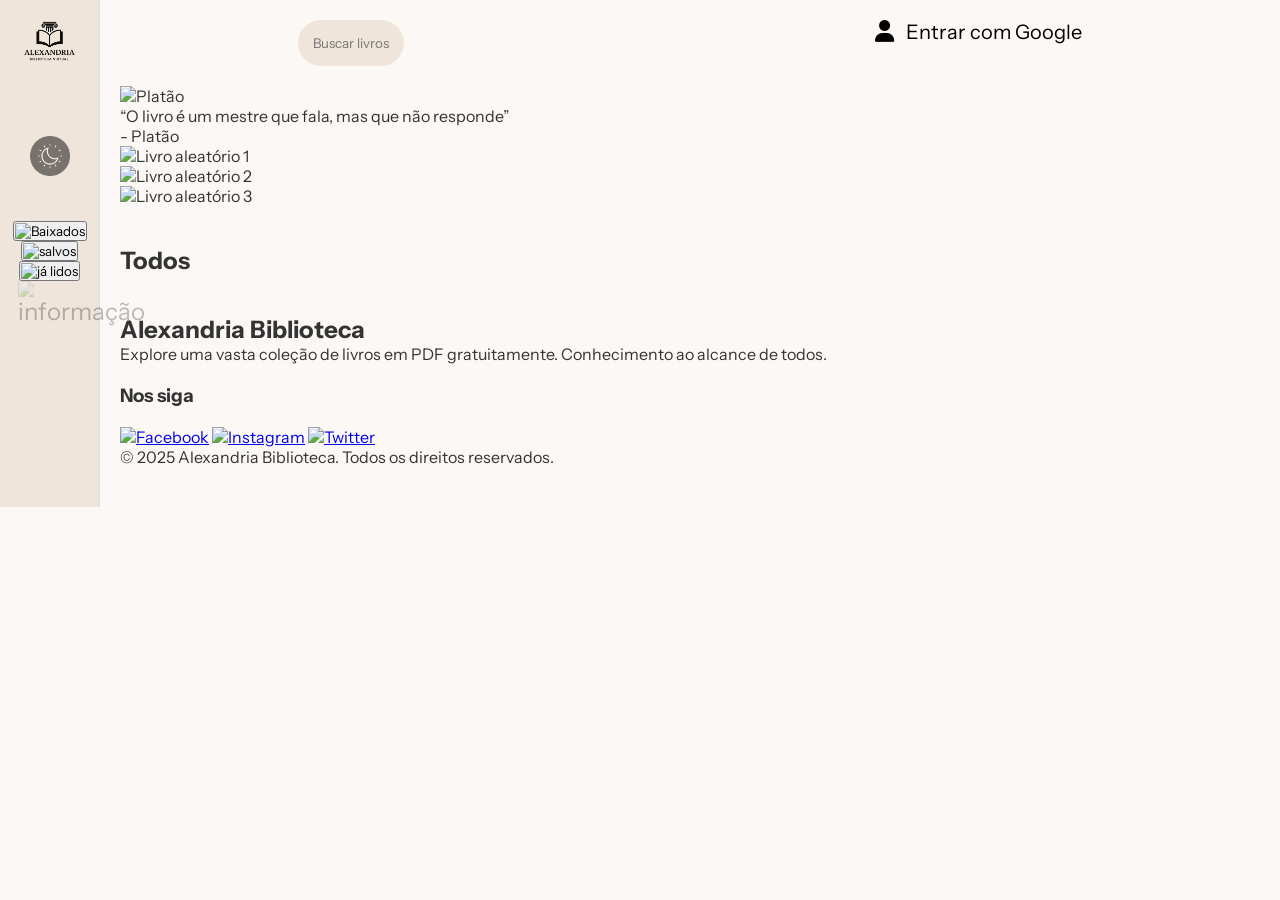
==== commit d2e09106: "Arrumei alguns baguio" ====
--- a/index.html
+++ b/index.html
@@ -7,6 +7,7 @@
     <title>Alexandria Biblioteca</title>
     <link rel="icon" href="/img/icons/LogoMiniaturaClaro.png" type="image/png">
     <link rel="stylesheet" href="style.css">
+    <link rel="stylesheet" href="https://cdnjs.cloudflare.com/ajax/libs/font-awesome/6.4.0/css/all.min.css">
 
     <!-- Firebase SDKs via CDN -->
     <script type="module">
@@ -84,11 +85,13 @@
             <div class="user-info-container">
                 <!-- User info will be populated by JS -->
                 <div id="user-section">
+
+                    <!-- Substitua o botão por este -->
                     <button class="user-btn" id="signInBtn">
-                        <img draggable="false" src="img/ContaEscuro.png" id="conta-icon"
-                            style="width: 25px; height: 25px;">
-                        Sign In with Google
+                        <i class="fa-solid fa-user" style="font-size: 22px; margin-right: 8px;"></i>
+                        Entrar com Google
                     </button>
+
                 </div>
             </div>
         </header>
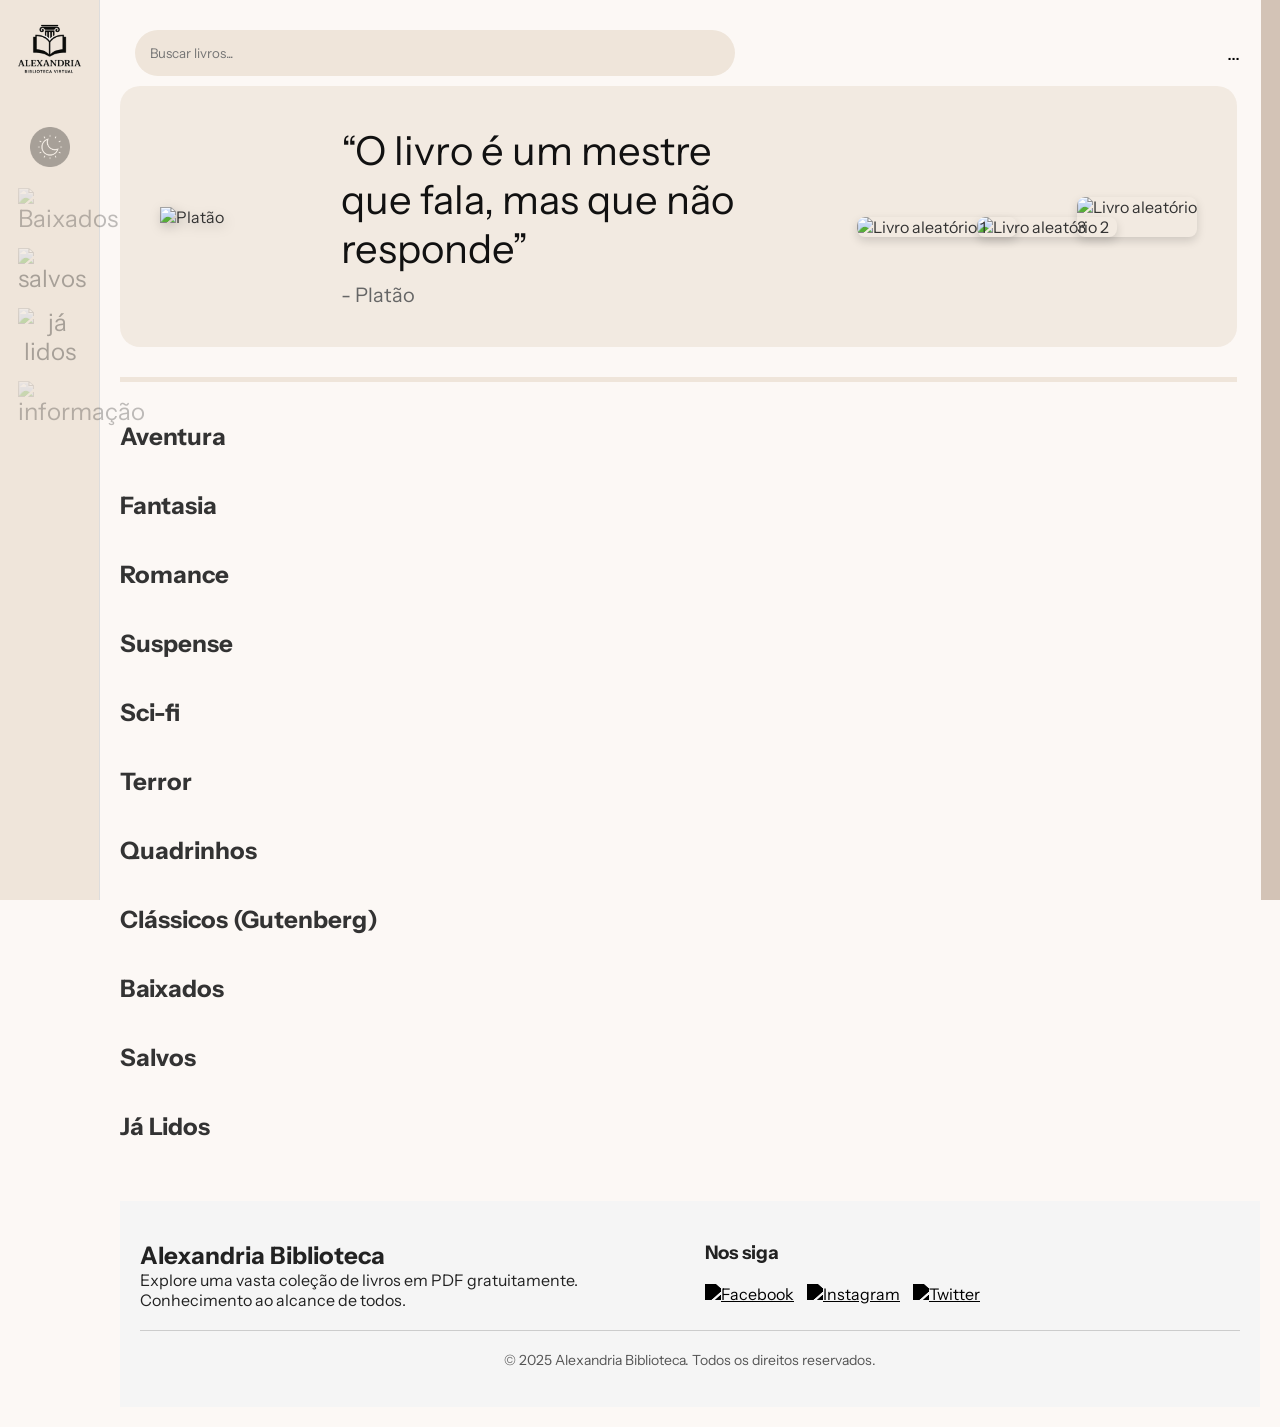
==== commit 8bd8aca6: "ADicionei" ====
--- a/index.html
+++ b/index.html
@@ -88,8 +88,7 @@
 
                     <!-- Substitua o botão por este -->
                     <button class="user-btn" id="signInBtn">
-                        <i class="fa-solid fa-user" style="font-size: 22px; margin-right: 8px;"></i>
-                        Entrar com Google
+                        ...
                     </button>
 
                 </div>
--- a/style.css
+++ b/style.css
@@ -1,279 +1,1491 @@
-@font-face {
-  font-family: "Instrument Sans";
-  src: url("./fonts/InstrumentSans.ttf") format("truetype");
-  font-weight: 100 900;
-  font-style: normal;
-}
-
-* {
-  margin: 0;
-  padding: 0;
-  box-sizing: border-box;
-  font-family: "Instrument Sans", sans-serif;
-}
-
-body {
-  display: flex;
-  background: #fcf8f5;
-  color: #333;
-  height: auto;
-}
-
-/*MODO ESCURO*/
-
-body.dark-mode {
-  background: #1e1e1e;
-  color: #f0f0f0;
-}
-
-body.dark-mode .book {
-  background: #2e2e2e;
-  border-color: #555;
-}
-
-body.dark-mode .sidebar,
-body.dark-mode .sidebar-right {
-  background: #333;
-}
-
-body.dark-mode header input {
-  background-color: #555;
-  color: #f0f0f0;
-}
-
-body.dark-mode .category img {
-  filter: brightness(0.8);
-}
-
-/*SIDEBARS*/
-.sidebar {
-  background: #efe5da;
-  border-right: 1px solid #ddd;
-  padding: 10px;
-  display: flex;
-  flex-direction: column;
-  align-items: center;
-  transition: width 0.3s ease;
-  width: 100px;
-  height: auto;
-  z-index: 2000;
-}
-
-.logo-sidebar {
-  width: 80%;
-  max-width: 150px;
-  height: auto;
-  margin-bottom: 20px;
-  opacity: 100%;
-}
-
-.logo-sidebar :hover {
-  cursor: pointer;
-}
-
-/*BOTÃO TROCAR COR*/
-
-.mode-toggle {
-  margin-top: calc(100% / 2);
-  margin-bottom: calc(100% / 2);
-  background: none;
-  border: none;
-  font-size: 24px;
-  cursor: pointer;
-  transition: transform 0.2s ease;
-  opacity: 50%;
-  width: 80%;
-  max-width: 150px;
-}
-
-.mode-toggle:hover {
-  transform: scale(1.2);
-  opacity: 100%;
-}
-
-.mode-toggle img {
-  width: 40px;
-  height: 40px;
-}
-
-.mode-toggle.expanded {
-  opacity: 100%;
-
-}
-
-.toggle-btnL {
-  background: none;
-  border: none;
-}
-
-.toggle-btnL :hover {
-  cursor: pointer;
-}
-
-/*BOTÃO INFO*/
-
-.info-button{
-  background: none;
-  border: none;
-  font-size: 24px;
-  cursor: pointer;
-  transition: transform 0.2s ease;
-  opacity: 50%;
-  width: 80%;
-  max-width: 150px;
-}
-
-.info-button:hover{
-  transform: scale(1.2);
-  opacity: 100%;
-}
-
-.info-icon{
-  width: 60%;
-  opacity: 50%;
-}
-
-.info-icon:hover{
-  opacity: 100%;
-}
-
-
-/*SIDEBAR DIREITA*/
-
-.sidebar-right {
-  width: 60px;
-  background-color: #d3c3b6;
-  height: 100vh;
-  transition: width 0.3s ease;
-  display: flex;
-  flex-direction: column;
-  align-items: center;
-  padding-top: 1rem;
-  box-sizing: border-box;
-  position: fixed;
-  right: 0;
-  z-index: 1000;
-}
-
-.sidebar-right.expanded {
-  width: calc(100vw - 100px);
-}
-
-.main-content {
-  flex: 1;
-  padding: 20px;
-  overflow-y: auto;
-  position: relative;
-}
-
-header {
-  display: flex;
-  justify-content: space-around;
-  gap: 10px;
-  padding-bottom: 20px;
-}
-
-header input {
-  background-color: #efe5da;
-  width: 50%;
-  padding: 15px;
-  border-radius: 50px;
-  border: none;
-  color: #635953;
-}
-
-.search-btn,
-.user-btn {
-  background: none;
-  border: none;
-  font-size: 20px;
-  cursor: pointer;
-}
-
-.categories {
-  display: flex;
-  justify-content: space-around;
-  gap: 10px;
-  padding: 20px 0;
-  overflow-x: auto;
-}
-
-.category {
-  display: flex;
-  flex-direction: column;
-  align-items: center;
-  justify-content: center;
-  cursor: pointer;
-  gap: 5px;
-}
-
-.category img {
-  width: 70px;
-  height: 70px;
-  object-fit: contain;
-}
-
-.category.active {
-  font-weight: bold;
-}
-
-/* LIVROS */
-.highlight h2 {
-  margin-bottom: 20px;
-}
-
-.book-list {
-  display: flex;
-  gap: 20px;
-  flex-wrap: wrap;
-}
-
-.book {
-  position: relative;
-  overflow: hidden;
-  background: #fff;
-  width: 150px;
-  text-align: center;
-  box-shadow: 0 2px 5px rgba(0, 0, 0, 0.1);
-  border: solid 1px;
-  cursor: pointer;
-  transition: transform 0.3s ease;
-}
-
-.book img {
-  width: 100%;
-  height: 100%;
-  display: block;
-}
-
-.book .detalhes {
-  position: absolute;
-  bottom: -100%;
-  left: 0;
-  width: 100%;
-  background: rgba(255, 255, 255, 0.9);
-  padding: 10px;
-  box-sizing: border-box;
-  transition: bottom 0.3s ease;
-}
-
-.book:hover .detalhes {
-  bottom: 0;
-}
-
-.book .title {
-  font-weight: bold;
-  margin-top: 10px;
-}
-
-.book .author {
-  font-size: 12px;
-  color: #666;
-}
-
-.book:hover {
-  cursor: pointer;
-  transition: bottom 0.3s ease;
-  box-shadow: 0 2px 5px rgb(229, 203, 132);
-  transform: scale(1.05);
-}
+@font-face {
+  font-family: "Instrument Sans";
+  src: url("./fonts/InstrumentSans.ttf") format("truetype");
+  font-weight: 100 900;
+  font-style: normal;
+}
+
+* {
+  margin: 0;
+  padding: 0;
+  box-sizing: border-box;
+  font-family: "Instrument Sans", sans-serif;
+  -webkit-user-select: none;
+  -khtml-user-select: none;
+  -moz-user-select: none;
+  -o-user-select: none;
+  user-select: none;
+}
+
+body {
+  display: flex;
+  background: #fcf8f5;
+  color: #333;
+  height: auto;
+}
+
+body.dark-mode {
+  background: #1e1e1e;
+  color: #f0f0f0;
+}
+
+body.dark-mode .book {
+  background: #2e2e2e;
+  border-color: #555;
+}
+
+body.dark-mode .barra-feia {
+  background-color: #444;
+}
+
+body.dark-mode .sidebar {
+  background-color: #333;
+}
+
+body.dark-mode .right-sidebar {
+  background-color: #444;
+}
+
+body.dark-mode header input {
+  background-color: #555;
+  color: #f0f0f0;
+}
+
+body.dark-mode .citacao-container {
+  background-color: #444;
+}
+
+body.dark-mode .citacao-frase {
+  color: white;
+}
+
+body.dark-mode .citacao-autor {
+  color: #ffffff8c;
+}
+
+body.dark-mode .category img {
+  filter: brightness(0.8);
+}
+
+body.dark-mode .category {
+  color: white;
+}
+
+.container {
+  display: flex;
+}
+
+.sidebar {
+  background: #efe5da;
+  border-right: 1px solid #ddd;
+  padding: 10px;
+  display: flex;
+  flex-direction: column;
+  align-items: center;
+  width: 100px;
+  height: 100vh;
+  position: sticky;
+  top: 0;
+  gap: 15px;
+  z-index: 1001;
+}
+
+.page-layout {
+  display: flex;
+  flex-direction: row;
+  align-items: flex-start;
+  width: 100%;
+}
+
+.logo-sidebar {
+  width: 100%;
+  max-width: 150px;
+  height: auto;
+  margin-bottom: 20px;
+  opacity: 100%;
+}
+
+.logo-sidebar:hover {
+  cursor: pointer;
+}
+
+.mode-toggle {
+  background: none;
+  border: none;
+  font-size: 24px;
+  cursor: pointer;
+  transition: transform 0.2s ease;
+  opacity: 30%;
+  width: 80%;
+  max-width: 150px;
+}
+
+.mode-toggle:hover {
+  transform: scale(1.2);
+  opacity: 100%;
+}
+
+.mode-toggle img {
+  width: 40px;
+  height: 40px;
+}
+
+.toggle-btnL {
+  background: none;
+  border: none;
+}
+
+.toggle-btnL:hover {
+  cursor: pointer;
+}
+
+.info-button {
+  background: none;
+  border: none;
+  font-size: 24px;
+  cursor: pointer;
+  transition: transform 0.2s ease;
+  opacity: 50%;
+  width: 80%;
+  max-width: 150px;
+}
+
+.info-button:hover {
+  transform: scale(1.2);
+  opacity: 100%;
+}
+
+.info-icon {
+  width: 60%;
+  opacity: 50%;
+}
+
+.info-icon:hover {
+  opacity: 100%;
+}
+
+.download-button {
+  background: none;
+  border: none;
+  font-size: 24px;
+  cursor: pointer;
+  transition: transform 0.2s ease;
+  opacity: 50%;
+  width: 80%;
+  max-width: 150px;
+}
+
+.download-button:hover {
+  transform: scale(1.2);
+  opacity: 100%;
+}
+
+.download-icon {
+  width: 60%;
+  opacity: 50%;
+}
+
+.download-icon:hover {
+  opacity: 100%;
+}
+
+.visua-button {
+  background: none;
+  border: none;
+  font-size: 24px;
+  cursor: pointer;
+  transition: transform 0.2s ease;
+  opacity: 30%;
+  width: 80%;
+  max-width: 150px;
+}
+
+.visua-button:hover {
+  transform: scale(1.2);
+  opacity: 100%;
+}
+
+.visua-icon {
+  width: 60%;
+}
+
+.saved-button {
+  background: none;
+  border: none;
+  font-size: 24px;
+  cursor: pointer;
+  transition: transform 0.2s ease;
+  opacity: 30%;
+  width: 80%;
+  max-width: 150px;
+}
+
+.saved-button:hover {
+  transform: scale(1.2);
+  opacity: 100%;
+}
+
+.saved-icon {
+  width: 60%;
+}
+
+.right-sidebar {
+  width: 1.5%;
+  background-color: #d3c3b6;
+  height: 100vh;
+  transition: width 0.3s ease;
+  display: flex;
+  flex-direction: column;
+  align-items: center;
+  padding-top: 1rem;
+  box-sizing: border-box;
+  position: fixed;
+  right: 0;
+  z-index: 1000;
+}
+
+.right-sidebar.expanded {
+  width: calc(100vw - 115px);
+}
+
+.main-content {
+  flex: 1;
+  padding: 20px;
+  overflow-y: auto;
+  position: relative;
+}
+
+header {
+  display: flex;
+  align-items: center;
+  justify-content: space-between;
+  flex-wrap: wrap;
+  overflow: visible; /* muito importante! */
+  z-index: 1;
+  padding: 10px 20px;
+}
+
+
+header input {
+  background-color: #efe5da;
+  width: 100%;
+  padding: 15px;
+  border-radius: 50px;
+  border: none;
+  color: #635953;
+}
+
+.search-btn,
+.user-btn {
+  background: none;
+  border: none;
+  font-size: 20px;
+  cursor: pointer;
+  transition: transform 0.1s ease;
+}
+
+.user-btn {
+  cursor: pointer;
+  z-index: 10;
+}
+
+
+.user-btn:hover {
+  transform: scale(1.2);
+}
+
+/*Slide*/
+
+.citacao-container {
+  display: flex;
+  justify-content: space-between;
+  align-items: center;
+  background: #efe5dabb;
+  padding: 40px;
+  border-radius: 20px;
+  margin-bottom: 30px;
+  flex-wrap: wrap;
+  gap: 20px;
+  width: 98%;
+}
+
+.barra-feia {
+  width: 98%;
+  background-color: #efe5da;
+  height: 5px;
+}
+
+.citacao-imagem img {
+  width: 300px;
+  filter: drop-shadow(2px 4px 6px rgba(0, 0, 0, 0.2));
+  transition: transform 0.3s ease;
+}
+
+.citacao-imagem img:hover {
+  transform: scale(1.05);
+  cursor: pointer;
+}
+
+.citacao-texto {
+  max-width: 400px;
+}
+
+.citacao-frase {
+  font-size: 40px;
+  color: #111;
+  margin-bottom: 10px;
+}
+
+.citacao-autor {
+  font-size: 20px;
+  color: #666;
+}
+
+.citacao-livros {
+  display: flex;
+  align-items: flex-end;
+  position: relative;
+  gap: 0;
+}
+
+.livro {
+  position: relative;
+  box-shadow: 0 4px 10px rgba(0, 0, 0, 0.15);
+  border-radius: 8px;
+  overflow: hidden;
+  transition: transform 0.2s ease;
+}
+
+.livro img {
+  width: 100%;
+  display: block;
+  border-radius: 8px;
+  -webkit-user-select: none;
+  -khtml-user-select: none;
+  -moz-user-select: none;
+  -o-user-select: none;
+  user-select: none;
+}
+
+.livro-1 {
+  width: 160px;
+  z-index: 3;
+  margin-left: 0;
+}
+
+.livro-2 {
+  width: 140px;
+  z-index: 2;
+  margin-left: -40px;
+}
+
+.livro-3 {
+  width: 120px;
+  z-index: 1;
+  margin-left: -40px;
+}
+
+.livro-1 img{
+  -webkit-user-select: none;
+  -khtml-user-select: none;
+  -moz-user-select: none;
+  -o-user-select: none;
+  user-select: none;
+}
+
+.livro-2 img{
+  -webkit-user-select: none;
+  -khtml-user-select: none;
+  -moz-user-select: none;
+  -o-user-select: none;
+  user-select: none;
+}
+
+.livro-3 img{
+  -webkit-user-select: none;
+  -khtml-user-select: none;
+  -moz-user-select: none;
+  -o-user-select: none;
+  user-select: none;
+}
+
+.livro-titulo {
+  font-weight: bold;
+  font-size: 14px;
+}
+
+.livro-autor {
+  font-size: 12px;
+  color: #555;
+}
+
+.livro:hover {
+  transform: scale(1.05);
+}
+
+/*Categorias*/
+
+.categories {
+  display: flex;
+  justify-content: space-around;
+  gap: 10px;
+  padding: 20px 0;
+  overflow-x: auto;
+  overflow-y: hidden;
+}
+
+.category {
+  display: flex;
+  flex-direction: column;
+  align-items: center;
+  justify-content: center;
+  cursor: pointer;
+  gap: 5px;
+  border: none;
+  background-color: transparent;
+}
+
+.category img {
+  width: 70px;
+  height: 70px;
+  object-fit: contain;
+  transition: transform 0.1s ease;
+}
+
+.category img:hover {
+  transform: scale(1.3);
+}
+
+.category.active {
+  font-weight: bold;
+}
+
+.highlight h2 {
+  margin-bottom: 20px;
+}
+
+.book-list {
+  display: flex;
+  gap: 16px;
+  overflow-x: auto;
+  padding: 10px 0;
+  scrollbar-width: none;
+  -ms-overflow-style: none;
+}
+
+.book-list::-webkit-scrollbar {
+  display: none;
+}
+
+.book-list.catalogo-grid {
+  display: grid;
+  grid-template-columns: repeat(auto-fill, minmax(160px, 1fr));
+  gap: 20px;
+  padding: 10px 0;
+}
+
+.book {
+  position: relative;
+  height: 250px;
+  overflow: hidden;
+  background: #fff;
+  width: 150px;
+  text-align: center;
+  box-shadow: 0 2px 5px rgba(0, 0, 0, 0.1);
+  border: solid 1px;
+  cursor: pointer;
+  transition: transform 0.3s ease;
+  flex: 0 0 auto;
+  will-change: transform;
+  border-radius: 2%;
+}
+
+.book img {
+  width: 100%;
+  height: 100%;
+  display: block;
+}
+
+.book .detalhes {
+  position: absolute;
+  bottom: -100%;
+  left: 0;
+  width: 100%;
+  background: rgba(255, 255, 255, 0.95);
+  padding: 10px;
+  box-sizing: border-box;
+  transition: bottom 0.4s ease;
+  z-index: 2;
+  color: black;
+}
+
+.book:hover .detalhes {
+  bottom: 0;
+}
+
+.book .detalhes h3 {
+  margin: 0;
+  font-size: 16px;
+}
+
+.book .detalhes p {
+  margin: 5px 0;
+  font-size: 14px;
+}
+
+.book .title {
+  font-weight: bold;
+  margin-top: 10px;
+}
+
+.book .author {
+  font-size: 12px;
+  color: #666;
+}
+
+.book:hover {
+  cursor: pointer;
+  transition: bottom 0.3s ease;
+  box-shadow: 0 2px 5px rgb(229, 203, 132);
+  transform: scale(1.05);
+}
+
+.user-form-bubble {
+  position: absolute;
+  top: calc(100% + 10px); /* 10px abaixo do botão */
+  right: 0;
+  background: #fff;
+  padding: 15px;
+  border: 1px solid #ccc;
+  border-radius: 12px;
+  box-shadow: 0 4px 10px rgba(0, 0, 0, 0.15);
+  z-index: 9999;
+  width: 240px;
+}
+
+.user-form-bubble::before {
+  content: "";
+  position: absolute;
+  top: -10px;
+  right: 20px;
+  border-width: 0 10px 10px 10px;
+  border-style: solid;
+  border-color: transparent transparent #efe5da transparent;
+}
+
+.highlight[data-category="Todos"]:not(:has(.book)) {
+  display: none !important;
+}
+
+
+.user-form-bubble input {
+  display: block;
+  width: 100%;
+  padding: 10px;
+  margin: 8px 0;
+  border-radius: 6px;
+  border: 1px solid #bbb;
+}
+
+.form-buttons {
+  display: flex;
+  justify-content: space-between;
+}
+
+.form-buttons button {
+  padding: 8px 12px;
+  border: none;
+  border-radius: 6px;
+  background-color: #987654;
+  color: white;
+  cursor: pointer;
+}
+
+.ja_tem {
+  padding: 8px 12px;
+  border: none;
+  border-radius: 6px;
+  background-color: #987654;
+  color: white;
+  cursor: pointer;
+}
+
+.form-buttons button:hover {
+  background-color: #7a5d4c;
+}
+
+.hidden {
+  display: none;
+}
+
+@media (max-width: 1024px) {
+  body {
+    flex-direction: column;
+  }
+
+  .sidebar {
+    flex-direction: row;
+    justify-content: space-around;
+    width: 100%;
+    height: auto;
+    position: static;
+    border-right: none;
+    border-bottom: 1px solid #ddd;
+  }
+
+  .right-sidebar {
+    display: flex;
+    flex-direction: column;
+    position: fixed;
+    top: 0;
+    left: 0;
+    width: 100vw;
+    height: 100vh;
+    background: #efe5da;
+    z-index: 10000;
+    padding: 10px;
+    overflow-y: auto;
+    visibility: hidden;
+  }
+
+  .right-sidebar.expanded {
+    visibility: visible;
+  }
+
+  .main-content {
+    padding: 10px;
+  }
+
+  .categories {
+    display: flex;
+    overflow-x: auto;
+    gap: 10px;
+    padding: 10px 0;
+    width: 100%;
+  }
+
+  .category {
+    flex: 0 0 auto;
+    text-align: center;
+    font-size: 14px;
+  }
+
+  header {
+    flex-direction: row !important;
+    flex-wrap: nowrap;          /* evita quebra precoce */
+    align-items: center;
+  }
+
+  .search-container{
+    flex: 1 1 auto;
+    max-width: none;            
+    margin-right: 12px;         
+  }
+
+  /* garante que o ícone não encolha nem quebre */
+  .user-info-container{
+    flex: 0 0 auto;
+  }
+
+  .welcome-message {
+    font-size: 14px;
+  }
+
+  header input {
+    width: 100%;
+    padding: 10px;
+    font-size: 16px;
+  }
+
+  .user-btn {
+    align-self: flex-end;
+  }
+
+  .logo-sidebar {
+    width: 100%;
+    height: 100%;
+  }
+
+  .info-icon img {
+    width: 100px;
+    height: 100px;
+  }
+
+  .download-icon img {
+    width: 100px;
+    height: 100px;
+  }
+
+  .highlight[data-category="Todos"] {
+    display: none !important;
+  }
+}
+
+@media (max-width: 768px) {
+  .user-form-bubble {
+    position: fixed;
+    top: 80px;
+    right: 10px;
+    width: 90%;
+    z-index: 9999;
+  }
+
+  .user-form-bubble#logoutBubble {
+    right: 10px;
+  }
+}
+
+
+@media (max-width: 768px) {
+  .citacao-container {
+    flex-direction: column;
+    align-items: center;
+    padding: 20px;
+    text-align: center;
+  }
+
+  .citacao-texto {
+    max-width: 100%;
+  }
+
+  .citacao-livros {
+    flex-direction: row;
+    justify-content: center;
+    gap: 10px;
+    flex-wrap: wrap;
+  }
+
+  .livro-1,
+  .livro-2,
+  .livro-3 {
+    width: 100px;
+    margin-left: 0;
+  }
+}
+
+@media (max-width: 600px) {
+  .book-list {
+    display: grid;
+    grid-template-columns: repeat(2, 1fr);
+    gap: 10px;
+  }
+
+  .book img {
+    width: 100%;
+    height: auto;
+  }
+
+  .book .detalhes {
+    font-size: 12px;
+  }
+
+  .highlight h2 {
+    font-size: 18px;
+    margin-bottom: 10px;
+  }
+
+  .logo-sidebar {
+    width: 30px;
+    height: 30px;
+  }
+
+  .sidebar img,
+  .mode-toggle img,
+  .info-icon {
+    width: 30px;
+    height: 30px;
+  }
+
+  .toggle-btnL {
+    align-items: center;
+    display: flex;
+    height: 100%;
+  }
+
+  .logo-sidebar {
+    width: 100px;
+    height: 100px;
+  }
+
+  .book-list {
+    scrollbar-width: auto;
+    -ms-overflow-style: auto;
+  }
+
+  .book-list::-webkit-scrollbar {
+    display: block;
+    height: 6px;
+    color: aqua;
+  }
+}
+
+@media (max-width: 768px) {
+  .book-list {
+    display: grid !important;
+    grid-template-columns: repeat(auto-fit, minmax(140px, 1fr));
+    gap: 16px;
+    padding: 10px 0;
+  }
+
+  .book {
+    width: 100%;
+    height: auto;
+  }
+
+  .book img {
+    height: auto;
+  }
+
+  .book .detalhes {
+    position: static;
+    background: transparent;
+    color: inherit;
+    padding: 5px;
+  }
+
+  .book:hover .detalhes {
+    bottom: auto;
+  }
+}
+
+
+.user-info-container {
+  position: relative;
+  display: flex;
+  align-items: center;
+}
+
+.user-info-container .welcome-message {
+  font-weight: bold;
+  color: inherit;
+}
+
+.user-form-bubble#logoutBubble {
+  top: 50px;
+  right: 0;
+  width: auto;
+  text-align: center;
+}
+
+.user-form-bubble#logoutBubble p {
+  margin-bottom: 10px;
+}
+
+.user-form-bubble#logoutBubble button {
+  background-color: #dc3545;
+  padding: 8px 15px;
+  border-radius: 6px;
+  border: none;
+  color: white;
+  cursor: pointer;
+}
+
+.user-form-bubble#logoutBubble button:hover {
+  background-color: #c82333;
+}
+
+/*FOOTER*/
+
+.footer {
+  background-color: #f5f5f5;
+  color: #222;
+  padding: 40px 20px 20px;
+}
+
+.footer-container {
+  display: flex;
+  flex-wrap: wrap;
+  justify-content: space-between;
+  gap: 30px;
+  max-width: 1200px;
+  margin: 0 auto;
+}
+
+.footer h2,
+.footer h3 {
+  color: #222;
+}
+
+.footer-about,
+.footer-links,
+.footer-social {
+  flex: 1 1 250px;
+}
+
+.footer-links ul {
+  list-style: none;
+  padding: 0;
+}
+
+.footer-links ul li {
+  margin-bottom: 10px;
+}
+
+.footer-links ul li a {
+  color: #444;
+  text-decoration: none;
+}
+
+.footer-links ul li a:hover {
+  text-decoration: underline;
+}
+
+.social-icons a {
+  display: inline-block;
+  margin-right: 10px;
+}
+
+.social-icons img {
+  width: 24px;
+  height: 24px;
+  filter: brightness(0);
+  transition: transform 0.3s;
+}
+
+.social-icons a:hover img {
+  transform: scale(1.1);
+}
+
+.footer-bottom {
+  text-align: center;
+  padding-top: 20px;
+  border-top: 1px solid #ccc;
+  font-size: 14px;
+  color: #555;
+}
+
+
+.dark-mode .footer {
+  background-color: #1a1a1a;
+  color: #f0f0f0;
+}
+
+.dark-mode .footer h2,
+.dark-mode .footer h3 {
+  color: #ffffff;
+}
+
+.dark-mode .footer-links ul li a {
+  color: #bbbbbb;
+}
+
+.dark-mode .footer-bottom {
+  color: #888;
+  border-top: 1px solid #333;
+}
+
+.dark-mode .social-icons img {
+  filter: brightness(0) invert(1);
+}
+
+.creditos-container {
+  width: 90%;
+  border-top: 2px solid #444;
+  border-bottom: 2px solid #444;
+  display: flex;
+  justify-content: space-around;
+  align-items: center;
+  padding: 20px 0;
+}
+
+.dark-mode .creditos-container span {
+
+  color: white;
+}
+
+.criador {
+  display: flex;
+  flex-direction: column;
+  align-items: center;
+  text-align: center;
+  transition: transform 0.3s ease;
+}
+
+.criador:hover {
+  transform: scale(1.09);
+
+}
+
+.criador img {
+  width: 80px;
+  height: 80px;
+  border-radius: 50%;
+  border: 1px solid #666;
+  object-fit: cover;
+  background: #e0e0e0;
+  transition: transform 0.3s ease;
+}
+
+.criador span {
+  margin-top: 8px;
+  font-size: 16px;
+  color: #444;
+}
+
+.criador span.dark-mode {
+  margin-top: 8px;
+  font-size: 16px;
+  color: #ffffff;
+}
+
+/*FOOTER*/
+
+.footer {
+  background-color: #f5f5f5;
+  color: #222;
+  padding: 40px 20px 20px;
+  font-family: 'Segoe UI', sans-serif;
+}
+
+.footer-container {
+  display: flex;
+  flex-wrap: wrap;
+  justify-content: space-between;
+  gap: 30px;
+  max-width: 1200px;
+  margin: 0 auto;
+}
+
+.footer h2,
+.footer h3 {
+  color: #222;
+}
+
+.footer-about,
+.footer-links,
+.footer-social {
+  flex: 1 1 250px;
+}
+
+.footer-links ul {
+  list-style: none;
+  padding: 0;
+}
+
+.footer-links ul li {
+  margin-bottom: 10px;
+}
+
+.footer-links ul li a {
+  color: #444;
+  text-decoration: none;
+}
+
+.footer-links ul li a:hover {
+  text-decoration: underline;
+}
+
+.social-icons a {
+  display: inline-block;
+  margin-right: 10px;
+}
+
+.social-icons img {
+  width: 24px;
+  height: 24px;
+  filter: brightness(0);
+  transition: transform 0.3s;
+}
+
+.social-icons a:hover img {
+  transform: scale(1.1);
+}
+
+.footer-bottom {
+  text-align: center;
+  padding-top: 20px;
+  border-top: 1px solid #ccc;
+  font-size: 14px;
+  color: #555;
+}
+
+
+.dark-mode .footer {
+  background-color: #1a1a1a;
+  color: #f0f0f0;
+}
+
+.dark-mode .footer h2,
+.dark-mode .footer h3 {
+  color: #ffffff;
+}
+
+.dark-mode .footer-links ul li a {
+  color: #bbbbbb;
+}
+
+.dark-mode .footer-bottom {
+  color: #888;
+  border-top: 1px solid #333;
+}
+
+.dark-mode .social-icons img {
+  filter: brightness(0) invert(1);
+}
+
+.search-container {
+  position: relative;
+  max-width: 600px;
+  width: 100%;
+  margin: 0 auto;
+  display: flex;
+  margin-left: -5px;
+  align-items: center;
+  z-index: 100;
+
+}
+
+.search-bar {
+  flex: 1;
+  padding: 10px;
+  font-size: 16px;
+  border: 1px solid #ccc;
+  border-radius: 4px 0 0 4px;
+  outline: none;
+}
+
+.search-btn {
+  padding: 10px 15px;
+  font-size: 16px;
+  border: 1px solid #ccc;
+  border-left: none;
+  background-color: #eee;
+  cursor: pointer;
+  border-radius: 0 4px 4px 0;
+  height: 100%;
+}
+
+.search-results {
+  position: absolute;
+  top: 100%;
+  left: 0;
+  width: 100%;
+  max-height: 300px;
+  overflow-y: auto;
+  background: white;
+  border: 1px solid #ccc;
+  z-index: 9999;
+  box-shadow: 0 4px 8px rgba(0, 0, 0, 0.1);
+}
+
+.search-wrapper {
+  position: relative;
+}
+
+.search-results div {
+  padding: 10px;
+  cursor: pointer;
+}
+
+.search-results div:hover {
+  background-color: #f0f0f0;
+}
+
+.hidden {
+  display: none;
+}
+
+
+.search-results .result-item {
+  padding: 10px;
+  cursor: pointer;
+  border-bottom: 1px solid #eee;
+}
+
+.search-results .result-item:hover {
+  background-color: #f0f0f0;
+}
+
+.search-results ul li:hover {
+  background-color: #f0f0f0;
+}
+
+#resultados {
+  position: absolute;
+  background-color: white;
+  width: 100%;
+  z-index: 1000;
+  box-shadow: 0px 4px 6px rgba(0, 0, 0, 0.1);
+}
+
+body.dark-mode .search-container input {
+  background-color: #333;
+  color: #f0f0f0;
+  border-color: #555;
+}
+
+body.dark-mode .search-results {
+  background-color: #2b2b2b;
+  color: #f0f0f0;
+  border-color: #444;
+}
+
+body.dark-mode .search-results .result-item:hover {
+  background-color: #3a3a3a;
+}
+
+body.dark-mode .login-form input {
+  background-color: #333;
+  color: #f0f0f0;
+  border: 1px solid #555;
+}
+
+body.dark-mode .login-form button {
+  background-color: #444;
+  color: #fff;
+}
+
+body.dark-mode .login-form button:hover {
+  background-color: #666;
+}
+
+
+body.dark-mode .user-form-bubble {
+  background-color: #1e1e1e;
+  border-color: #111;
+}
+
+body.dark-mode .user-form-bubble input{
+  border-color: #111;
+}
+
+.dark-mode .search-results :hover {
+  background-color: rgb(255, 255, 255);
+  color: black;
+
+}
+
+/*ANIMAÇÃO surgir*/
+.scroll-reveal {
+  opacity: 0;
+  transform: translateY(30px);
+  transition: opacity 0.6s ease, transform 0.6s ease;
+}
+
+.scroll-reveal.revealed {
+  opacity: 1;
+  transform: translateY(0);
+}
+
+/*ANIMAÇÃO surgir mais lento*/
+
+.scroll-reveal-delay {
+  opacity: 0;
+  transform: translateY(30px);
+  transition: opacity 1s ease, transform 1s ease;
+  transition-delay: 0.3s;
+}
+
+.scroll-reveal-delay.revealed {
+  opacity: 1;
+  transform: translateY(0);
+}
+
+/*ANIMAÇÃO surgir em casacata*/
+
+.scroll-reveal-cascade {
+  opacity: 0;
+  transform: translateY(30px);
+  transition: opacity 0.6s ease, transform 0.6s ease;
+}
+
+.scroll-reveal-cascade.revealed {
+  opacity: 1;
+  transform: translateY(0);
+}
+
+/* variacoes */
+.delay-1 {
+  transition-delay: 0.1s;
+}
+
+.delay-2 {
+  transition-delay: 0.2s;
+}
+
+.delay-3 {
+  transition-delay: 0.3s;
+}
+
+.delay-4 {
+  transition-delay: 0.4s;
+}
+
+.delay-5 {
+  transition-delay: 0.5s;
+}
+
+.delay-6 {
+  transition-delay: 0.6s;
+}
+
+.delay-7 {
+  transition-delay: 0.7s;
+}
+
+.delay-8 {
+  transition-delay: 0.8s;
+}
+
+.delay-9 {
+  transition-delay: 0.9s;
+}
+
+.delay-10 {
+  transition-delay: 1s;
+}
+
+.right-sidebar iframe {
+  border: none;
+  width: 100%;
+  height: 100%;
+}
+
+#download-button-sidebar:hover {
+  transform: scale(1.1);
+  opacity: 1;
+}
+
+/*botao lista leitura*/
+
+.salvar-btn {
+  position: absolute;
+  top: 5px;
+  right: 5px;
+  background: none;
+  border: none;
+  cursor: pointer;
+  z-index: 10;
+  padding: 0;
+}
+
+.salvar-btn img {
+  width: 22px;
+  height: 22px;
+  opacity: 0.7;
+  transition: transform 0.2s ease, opacity 0.2s ease;
+}
+
+.salvar-btn:hover img {
+  transform: scale(1.2);
+  opacity: 1;
+}
+
+@keyframes fadeInOut {
+  0%, 100% { opacity: 0.6; transform: scale(1); }
+  50% { opacity: 1; transform: scale(1.05); }
+}
+
+.citacao-livros img.fade {
+  animation: fadeInOut 0.6s ease;
+}
+
+.citacao-livros .livro {
+  position: relative;
+  overflow: hidden;
+  transition: transform 0.4s ease, box-shadow 0.4s ease;
+  will-change: transform, box-shadow;
+  border-radius: 8px;
+}
+
+.citacao-livros .livro:hover {
+  transform: scale(1.08);
+  box-shadow: 0 0 25px rgba(255, 255, 255, 0.4), 0 0 12px rgba(255, 255, 255, 0.2);
+  cursor: pointer;
+}
+
+/*birlho forte*/
+.citacao-livros .livro::before {
+  content: "";
+  position: absolute;
+  top: var(--mouse-y, 50%);
+  left: var(--mouse-x, 50%);
+  width: 200px;
+  height: 200px;
+  transform: translate(-50%, -50%);
+  background: radial-gradient(circle, rgba(255,255,255,0.4) 0%, transparent 80%);
+  pointer-events: none;
+  transition: top 0.05s, left 0.05s;
+  border-radius: 50%;
+  z-index: 2;
+}
+
+/*brilho base */
+.citacao-livros .livro::before {
+  content: "";
+  position: absolute;
+  width: 200px;
+  height: 200px;
+  transform: translate(-50%, -50%);
+  background: radial-gradient(circle, rgba(255,255,255,0.4) 0%, transparent 80%);
+  pointer-events: none;
+  border-radius: 50%;
+  z-index: 2;
+
+  opacity: 0;
+  transition: opacity 0.2s ease, top 0.05s, left 0.05s;
+}
+
+/* briloh hover */
+.citacao-livros .livro:hover::before {
+  opacity: 1;
+}
+
+.user-alert {
+  margin-bottom: 10px;
+  padding: 10px;
+  border-radius: 8px;
+  font-size: 14px;
+  text-align: center;
+  display: none;
+}
+
+.user-alert.error {
+  background-color: #f8d7da;
+  color: #721c24;
+}
+
+.user-alert.success {
+  background-color: #d4edda;
+  color: #155724;
+}
+
+/*icones rightsidebar*/
+.right-icon {
+  width: 30px;
+  height: 30px;
+  opacity: 0.5;
+  transition: transform 0.2s ease, opacity 0.2s ease;
+}
+
+.right-icon:hover {
+  opacity: 1;
+  transform: scale(1.2);
+}
+
+.fade-transition {
+  transition: opacity 0.3s ease-in-out;
+}
+
+.book.lido {
+  filter: grayscale(70%) brightness(0.8);
+  opacity: 0.8;
+  position: relative;
+}
+
+.book.lido::after {
+  content: "\f06e"; /* ícone de olho do Font Awesome */
+  font-family: "Font Awesome 6 Free";
+  font-weight: 900;
+  color: rgba(100, 100, 100, 0.9);
+  font-size: 48px;
+  position: absolute;
+  top: 50%;
+  left: 50%;
+  transform: translate(-50%, -50%);
+  pointer-events: none;
+}
+
+body.dark-mode .book.lido::after {
+  color: rgba(220, 220, 220, 0.8);
+}
